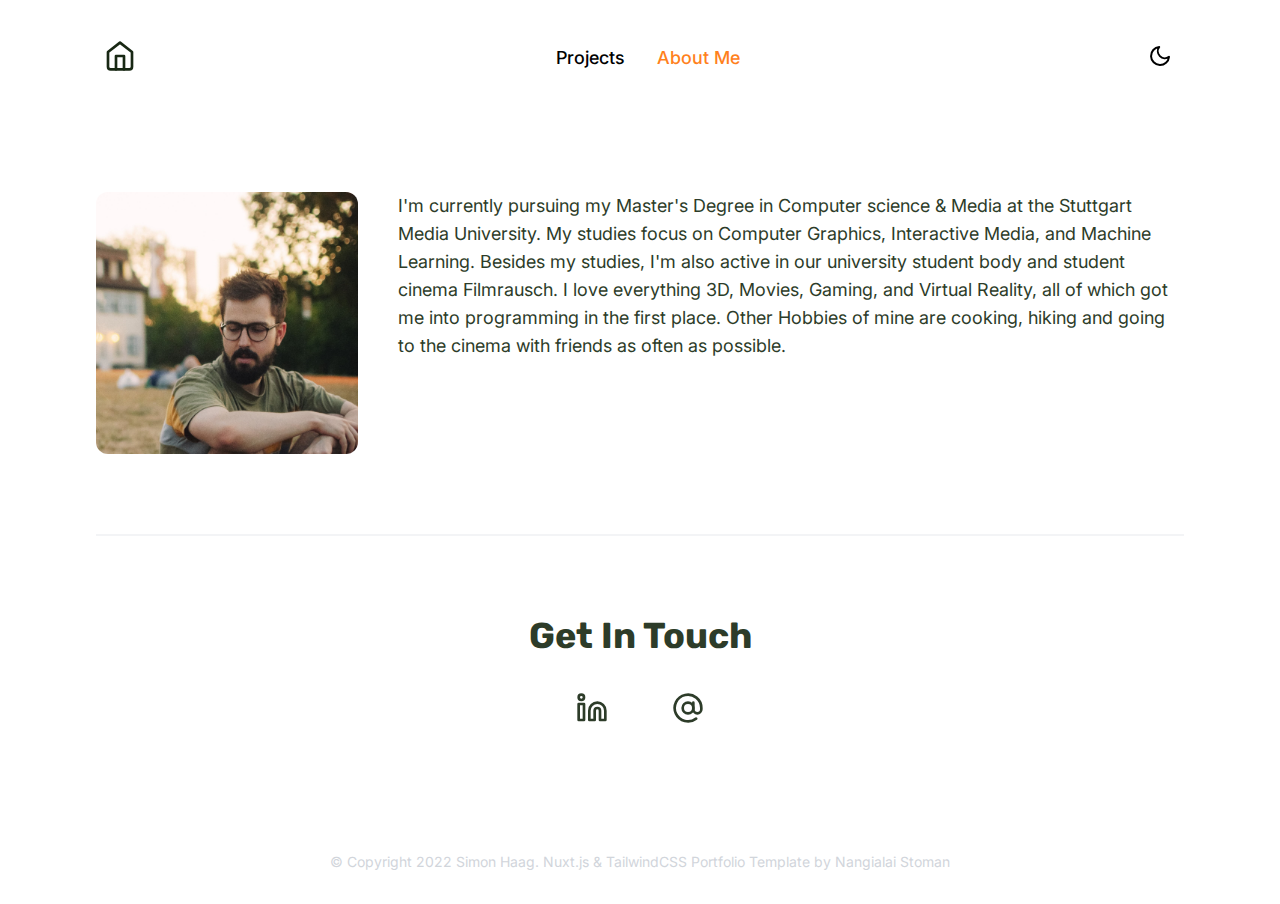
==== about/index.html @ a7adcf52 "Update Page" ====
<!doctype html>
<html data-n-head-ssr lang="en" data-n-head="%7B%22lang%22:%7B%22ssr%22:%22en%22%7D%7D">
  <head>
    <title>nuxtjs-tailwindcss-portfolio</title><meta data-n-head="ssr" charset="utf-8"><meta data-n-head="ssr" name="viewport" content="width=device-width,initial-scale=1"><meta data-n-head="ssr" data-hid="description" name="description" content=""><meta data-n-head="ssr" name="format-detection" content="telephone=no"><link data-n-head="ssr" rel="icon" type="image/x-icon" href="/favicon.png"><link data-n-head="ssr" rel="stylesheet" href="https://fonts.googleapis.com/css2?family=Inter:wght@400;600;700&family=Rubik:wght@300..900&display=swap"><link rel="preload" href="/_nuxt/2f467e0.js" as="script"><link rel="preload" href="/_nuxt/8eca3b3.js" as="script"><link rel="preload" href="/_nuxt/555068d.js" as="script"><link rel="preload" href="/_nuxt/e6dcb61.js" as="script"><link rel="preload" href="/_nuxt/8f288bf.js" as="script"><style data-vue-ssr-id="54b08540:0 a57b151a:0 1239d49d:0 5a6e7184:0 0b440fd6:0">/*! tailwindcss v2.2.19 | MIT License | https://tailwindcss.com*//*! modern-normalize v1.1.0 | MIT License | https://github.com/sindresorhus/modern-normalize */*,::after,::before{box-sizing:border-box}html{-moz-tab-size:4;-o-tab-size:4;tab-size:4}html{line-height:1.15;-webkit-text-size-adjust:100%}body{margin:0}body{font-family:system-ui,-apple-system,'Segoe UI',Roboto,Helvetica,Arial,sans-serif,'Apple Color Emoji','Segoe UI Emoji'}hr{height:0;color:inherit}abbr[title]{-webkit-text-decoration:underline dotted;text-decoration:underline dotted}b,strong{font-weight:bolder}code,kbd,pre,samp{font-family:ui-monospace,SFMono-Regular,Consolas,'Liberation Mono',Menlo,monospace;font-size:1em}small{font-size:80%}sub,sup{font-size:75%;line-height:0;position:relative;vertical-align:baseline}sub{bottom:-.25em}sup{top:-.5em}table{text-indent:0;border-color:inherit}button,input,optgroup,select,textarea{font-family:inherit;font-size:100%;line-height:1.15;margin:0}button,select{text-transform:none}[type=button],[type=submit],button{-webkit-appearance:button}legend{padding:0}progress{vertical-align:baseline}[type=search]{-webkit-appearance:textfield;outline-offset:-2px}summary{display:list-item}blockquote,dd,dl,figure,h1,h2,h3,h4,h5,h6,hr,p,pre{margin:0}button{background-color:transparent;background-image:none}fieldset{margin:0;padding:0}ol,ul{list-style:none;margin:0;padding:0}html{font-family:Inter,Sans-serif;line-height:1.5}body{font-family:inherit;line-height:inherit}*,::after,::before{box-sizing:border-box;border-width:0;border-style:solid;border-color:currentColor}hr{border-top-width:1px}img{border-style:solid}textarea{resize:vertical}input::-moz-placeholder,textarea::-moz-placeholder{opacity:1;color:#9ca3af}input:-ms-input-placeholder,textarea:-ms-input-placeholder{opacity:1;color:#9ca3af}input::placeholder,textarea::placeholder{opacity:1;color:#9ca3af}button{cursor:pointer}table{border-collapse:collapse}h1,h2,h3,h4,h5,h6{font-size:inherit;font-weight:inherit}a{color:inherit;text-decoration:inherit}button,input,optgroup,select,textarea{padding:0;line-height:inherit;color:inherit}code,kbd,pre,samp{font-family:ui-monospace,SFMono-Regular,Menlo,Monaco,Consolas,"Liberation Mono","Courier New",monospace}audio,canvas,embed,iframe,img,object,svg,video{display:block;vertical-align:middle}img,video{max-width:100%;height:auto}[hidden]{display:none}*,::after,::before{--tw-border-opacity:1;border-color:rgba(229,231,235,var(--tw-border-opacity))}[type=email],[type=search],[type=text],[type=time],[type=url],select,textarea{-webkit-appearance:none;-moz-appearance:none;appearance:none;background-color:#fff;border-color:#6b7280;border-width:1px;border-radius:0;padding-top:.5rem;padding-right:.75rem;padding-bottom:.5rem;padding-left:.75rem;font-size:1rem;line-height:1.5rem;--tw-shadow:0 0 #0000}[type=email]:focus,[type=search]:focus,[type=text]:focus,[type=time]:focus,[type=url]:focus,select:focus,textarea:focus{outline:2px solid transparent;outline-offset:2px;--tw-ring-inset:var(--tw-empty, );/*!*//*!*/--tw-ring-offset-width:0px;--tw-ring-offset-color:#fff;--tw-ring-color:#2563eb;--tw-ring-offset-shadow:var(--tw-ring-inset) 0 0 0 var(--tw-ring-offset-width) var(--tw-ring-offset-color);--tw-ring-shadow:var(--tw-ring-inset) 0 0 0 calc(1px + var(--tw-ring-offset-width)) var(--tw-ring-color);box-shadow:var(--tw-ring-offset-shadow),var(--tw-ring-shadow),var(--tw-shadow);border-color:#2563eb}input::-moz-placeholder,textarea::-moz-placeholder{color:#6b7280;opacity:1}input:-ms-input-placeholder,textarea:-ms-input-placeholder{color:#6b7280;opacity:1}input::placeholder,textarea::placeholder{color:#6b7280;opacity:1}select{background-image:url("data:image/svg+xml,%3csvg xmlns='http://www.w3.org/2000/svg' fill='none' viewBox='0 0 20 20'%3e%3cpath stroke='%236b7280' stroke-linecap='round' stroke-linejoin='round' stroke-width='1.5' d='M6 8l4 4 4-4'/%3e%3c/svg%3e");background-position:right .5rem center;background-repeat:no-repeat;background-size:1.5em 1.5em;padding-right:2.5rem;-webkit-print-color-adjust:exact;color-adjust:exact}.container{width:100%;padding-right:1rem;padding-left:1rem}@media (min-width:640px){.container{max-width:640px;padding-right:2rem;padding-left:2rem}}@media (min-width:768px){.container{max-width:768px}}@media (min-width:1024px){.container{max-width:1024px;padding-right:5rem;padding-left:5rem}}@media (min-width:1280px){.container{max-width:1280px;padding-right:6rem;padding-left:6rem}}@media (min-width:1536px){.container{max-width:1536px;padding-right:8rem;padding-left:8rem}}.static{position:static}.fixed{position:fixed}.absolute{position:absolute}.relative{position:relative}.inset-0{top:0;right:0;bottom:0;left:0}.-bottom-1{bottom:-.25rem}.left-0{left:0}.z-10{z-index:10}.z-20{z-index:20}.z-30{z-index:30}.m-0{margin:0}.m-4{margin:1rem}.mx-5{margin-left:1.25rem;margin-right:1.25rem}.mx-auto{margin-left:auto;margin-right:auto}.mt-1{margin-top:.25rem}.mt-2{margin-top:.5rem}.mt-5{margin-top:1.25rem}.mt-6{margin-top:1.5rem}.mt-7{margin-top:1.75rem}.mt-8{margin-top:2rem}.mt-10{margin-top:2.5rem}.mt-12{margin-top:3rem}.mt-14{margin-top:3.5rem}.mt-20{margin-top:5rem}.mr-4{margin-right:1rem}.mr-10{margin-right:2.5rem}.mb-2{margin-bottom:.5rem}.mb-3{margin-bottom:.75rem}.mb-4{margin-bottom:1rem}.mb-5{margin-bottom:1.25rem}.mb-6{margin-bottom:1.5rem}.mb-7{margin-bottom:1.75rem}.mb-8{margin-bottom:2rem}.mb-10{margin-bottom:2.5rem}.mb-12{margin-bottom:3rem}.mb-20{margin-bottom:5rem}.ml-2{margin-left:.5rem}.block{display:block}.flex{display:flex}.table{display:table}.grid{display:grid}.hidden{display:none}.h-1{height:.25rem}.h-4{height:1rem}.h-5{height:1.25rem}.h-6{height:1.5rem}.h-7{height:1.75rem}.h-8{height:2rem}.h-auto{height:auto}.h-full{height:100%}.max-h-screen{max-height:100vh}.w-0{width:0}.w-4{width:1rem}.w-5{width:1.25rem}.w-6{width:1.5rem}.w-7{width:1.75rem}.w-12{width:3rem}.w-64{width:16rem}.w-96{width:24rem}.w-1\/3{width:33.333333%}.w-2\/3{width:66.666667%}.w-6\/12{width:50%}.w-full{width:100%}.max-w-xs{max-width:20rem}.max-w-md{max-width:28rem}.max-w-xl{max-width:36rem}.max-w-screen-lg{max-width:1024px}.transform{--tw-translate-x:0;--tw-translate-y:0;--tw-rotate:0;--tw-skew-x:0;--tw-skew-y:0;--tw-scale-x:1;--tw-scale-y:1;transform:translateX(var(--tw-translate-x)) translateY(var(--tw-translate-y)) rotate(var(--tw-rotate)) skewX(var(--tw-skew-x)) skewY(var(--tw-skew-y)) scaleX(var(--tw-scale-x)) scaleY(var(--tw-scale-y))}@-webkit-keyframes spin{to{transform:rotate(360deg)}}@keyframes spin{to{transform:rotate(360deg)}}@-webkit-keyframes ping{100%,75%{transform:scale(2);opacity:0}}@keyframes ping{100%,75%{transform:scale(2);opacity:0}}@-webkit-keyframes pulse{50%{opacity:.5}}@keyframes pulse{50%{opacity:.5}}@-webkit-keyframes bounce{0%,100%{transform:translateY(-25%);-webkit-animation-timing-function:cubic-bezier(.8,0,1,1);animation-timing-function:cubic-bezier(.8,0,1,1)}50%{transform:none;-webkit-animation-timing-function:cubic-bezier(0,0,.2,1);animation-timing-function:cubic-bezier(0,0,.2,1)}}@keyframes bounce{0%,100%{transform:translateY(-25%);-webkit-animation-timing-function:cubic-bezier(.8,0,1,1);animation-timing-function:cubic-bezier(.8,0,1,1)}50%{transform:none;-webkit-animation-timing-function:cubic-bezier(0,0,.2,1);animation-timing-function:cubic-bezier(0,0,.2,1)}}.cursor-pointer{cursor:pointer}.grid-cols-1{grid-template-columns:repeat(1,minmax(0,1fr))}.grid-cols-2{grid-template-columns:repeat(2,minmax(0,1fr))}.flex-row{flex-direction:row}.flex-col{flex-direction:column}.items-center{align-items:center}.justify-end{justify-content:flex-end}.justify-center{justify-content:center}.justify-between{justify-content:space-between}.gap-0{gap:0}.gap-2{gap:.5rem}.gap-3{gap:.75rem}.gap-4{gap:1rem}.gap-10{gap:2.5rem}.overflow-y-hidden{overflow-y:hidden}.rounded-sm{border-radius:.125rem}.rounded-md{border-radius:.375rem}.rounded-lg{border-radius:.5rem}.rounded-xl{border-radius:.75rem}.rounded-2xl{border-radius:1rem}.rounded-t-sm{border-top-left-radius:.125rem;border-top-right-radius:.125rem}.border-0{border-width:0}.border{border-width:1px}.border-t-2{border-top-width:2px}.border-b{border-bottom-width:1px}.border-none{border-style:none}.border-gray-100{--tw-border-opacity:1;border-color:rgba(243,244,246,var(--tw-border-opacity))}.border-gray-200{--tw-border-opacity:1;border-color:rgba(229,231,235,var(--tw-border-opacity))}.border-primary-light{--tw-border-opacity:1;border-color:rgba(247,248,252,var(--tw-border-opacity))}.border-ternary-light{--tw-border-opacity:1;border-color:rgba(246,247,248,var(--tw-border-opacity))}.dark .dark\:border-secondary-dark{--tw-border-opacity:1;border-color:rgba(64,78,60,var(--tw-border-opacity))}.dark .dark\:border-ternary-dark{--tw-border-opacity:1;border-color:rgba(45,60,41,var(--tw-border-opacity))}.bg-black{--tw-bg-opacity:1;background-color:rgba(0,0,0,var(--tw-bg-opacity))}.bg-gray-300{--tw-bg-opacity:1;background-color:rgba(209,213,219,var(--tw-bg-opacity))}.bg-indigo-400{--tw-bg-opacity:1;background-color:rgba(129,140,248,var(--tw-bg-opacity))}.bg-indigo-500{--tw-bg-opacity:1;background-color:rgba(99,102,241,var(--tw-bg-opacity))}.bg-primary-light{--tw-bg-opacity:1;background-color:rgba(247,248,252,var(--tw-bg-opacity))}.bg-secondary-light{--tw-bg-opacity:1;background-color:rgba(255,255,255,var(--tw-bg-opacity))}.bg-ternary-light{--tw-bg-opacity:1;background-color:rgba(246,247,248,var(--tw-bg-opacity))}.bg-primary-oggy{--tw-bg-opacity:1;background-color:rgba(250,97,28,var(--tw-bg-opacity))}.bg-ligt-oggy{--tw-bg-opacity:1;background-color:rgba(255,129,28,var(--tw-bg-opacity))}.hover\:bg-indigo-500:hover{--tw-bg-opacity:1;background-color:rgba(99,102,241,var(--tw-bg-opacity))}.hover\:bg-indigo-600:hover{--tw-bg-opacity:1;background-color:rgba(79,70,229,var(--tw-bg-opacity))}.hover\:bg-primary-oggy:hover{--tw-bg-opacity:1;background-color:rgba(250,97,28,var(--tw-bg-opacity))}.dark .dark\:bg-ternary-light{--tw-bg-opacity:1;background-color:rgba(246,247,248,var(--tw-bg-opacity))}.dark .dark\:bg-primary-dark{--tw-bg-opacity:1;background-color:rgba(24,40,20,var(--tw-bg-opacity))}.dark .dark\:bg-secondary-dark{--tw-bg-opacity:1;background-color:rgba(64,78,60,var(--tw-bg-opacity))}.dark .dark\:bg-ternary-dark{--tw-bg-opacity:1;background-color:rgba(45,60,41,var(--tw-bg-opacity))}.bg-opacity-50{--tw-bg-opacity:0.5}.fill-current{fill:currentColor}.p-2{padding:.5rem}.p-4{padding:1rem}.p-5{padding:1.25rem}.p-6{padding:1.5rem}.p-2\.5{padding:.625rem}.px-2{padding-left:.5rem;padding-right:.5rem}.px-3{padding-left:.75rem;padding-right:.75rem}.px-4{padding-left:1rem;padding-right:1rem}.px-5{padding-left:1.25rem;padding-right:1.25rem}.px-6{padding-left:1.5rem;padding-right:1.5rem}.px-8{padding-left:2rem;padding-right:2rem}.px-10{padding-left:2.5rem;padding-right:2.5rem}.py-1{padding-top:.25rem;padding-bottom:.25rem}.py-2{padding-top:.5rem;padding-bottom:.5rem}.py-3{padding-top:.75rem;padding-bottom:.75rem}.py-4{padding-top:1rem;padding-bottom:1rem}.py-5{padding-top:1.25rem;padding-bottom:1.25rem}.py-6{padding-top:1.5rem;padding-bottom:1.5rem}.py-20{padding-top:5rem;padding-bottom:5rem}.py-1\.5{padding-top:.375rem;padding-bottom:.375rem}.py-2\.5{padding-top:.625rem;padding-bottom:.625rem}.pt-3{padding-top:.75rem}.pt-5{padding-top:1.25rem}.pt-10{padding-top:2.5rem}.pt-20{padding-top:5rem}.pr-1{padding-right:.25rem}.pr-2{padding-right:.5rem}.pr-3{padding-right:.75rem}.pb-3{padding-bottom:.75rem}.pb-4{padding-bottom:1rem}.pb-5{padding-bottom:1.25rem}.pb-8{padding-bottom:2rem}.pl-3{padding-left:.75rem}.pl-6{padding-left:1.5rem}.pl-8{padding-left:2rem}.text-left{text-align:left}.text-center{text-align:center}.text-right{text-align:right}.font-sans{font-family:Inter,Sans-serif}.font-display{font-family:Rubik}.text-sm{font-size:.875rem;line-height:1.25rem}.text-lg{font-size:1.125rem;line-height:1.75rem}.text-2xl{font-size:1.5rem;line-height:2rem}.text-3xl{font-size:1.875rem;line-height:2.25rem}.text-4xl{font-size:2.25rem;line-height:2.5rem}.font-normal{font-weight:400}.font-medium{font-weight:500}.font-semibold{font-weight:600}.font-bold{font-weight:700}.leading-none{line-height:1}.leading-tight{line-height:1.25}.leading-loose{line-height:2}.tracking-wide{letter-spacing:.025em}.tracking-wider{letter-spacing:.05em}.text-white{--tw-text-opacity:1;color:rgba(255,255,255,var(--tw-text-opacity))}.text-gray-300{--tw-text-opacity:1;color:rgba(209,213,219,var(--tw-text-opacity))}.text-gray-400{--tw-text-opacity:1;color:rgba(156,163,175,var(--tw-text-opacity))}.text-gray-500{--tw-text-opacity:1;color:rgba(107,114,128,var(--tw-text-opacity))}.text-primary-light{--tw-text-opacity:1;color:rgba(247,248,252,var(--tw-text-opacity))}.text-ternary-light{--tw-text-opacity:1;color:rgba(246,247,248,var(--tw-text-opacity))}.text-primary-dark{--tw-text-opacity:1;color:rgba(24,40,20,var(--tw-text-opacity))}.text-secondary-dark{--tw-text-opacity:1;color:rgba(64,78,60,var(--tw-text-opacity))}.text-ternary-dark{--tw-text-opacity:1;color:rgba(45,60,41,var(--tw-text-opacity))}.hover\:text-primary-dark:hover{--tw-text-opacity:1;color:rgba(24,40,20,var(--tw-text-opacity))}.hover\:text-primary-oggy:hover{--tw-text-opacity:1;color:rgba(250,97,28,var(--tw-text-opacity))}.hover\:text-ligt-oggy:hover{--tw-text-opacity:1;color:rgba(255,129,28,var(--tw-text-opacity))}.dark .dark\:text-gray-400{--tw-text-opacity:1;color:rgba(156,163,175,var(--tw-text-opacity))}.dark .dark\:text-primary-light{--tw-text-opacity:1;color:rgba(247,248,252,var(--tw-text-opacity))}.dark .dark\:text-secondary-light{--tw-text-opacity:1;color:rgba(255,255,255,var(--tw-text-opacity))}.dark .dark\:text-ternary-light{--tw-text-opacity:1;color:rgba(246,247,248,var(--tw-text-opacity))}.dark .dark\:hover\:text-primary-light:hover{--tw-text-opacity:1;color:rgba(247,248,252,var(--tw-text-opacity))}.dark .dark\:hover\:text-primary-oggy:hover{--tw-text-opacity:1;color:rgba(250,97,28,var(--tw-text-opacity))}.dark .dark\:hover\:text-ligt-oggy:hover{--tw-text-opacity:1;color:rgba(255,129,28,var(--tw-text-opacity))}.hover\:underline:hover{text-decoration:underline}*,::after,::before{--tw-shadow:0 0 #0000}.shadow-sm{--tw-shadow:0 1px 2px 0 rgba(0, 0, 0, 0.05);box-shadow:var(--tw-ring-offset-shadow,0 0 #0000),var(--tw-ring-shadow,0 0 #0000),var(--tw-shadow)}.shadow-lg{--tw-shadow:0 10px 15px -3px rgba(0, 0, 0, 0.1),0 4px 6px -2px rgba(0, 0, 0, 0.05);box-shadow:var(--tw-ring-offset-shadow,0 0 #0000),var(--tw-ring-shadow,0 0 #0000),var(--tw-shadow)}.shadow-xl{--tw-shadow:0 20px 25px -5px rgba(0, 0, 0, 0.1),0 10px 10px -5px rgba(0, 0, 0, 0.04);box-shadow:var(--tw-ring-offset-shadow,0 0 #0000),var(--tw-ring-shadow,0 0 #0000),var(--tw-shadow)}.hover\:shadow-xl:hover{--tw-shadow:0 20px 25px -5px rgba(0, 0, 0, 0.1),0 10px 10px -5px rgba(0, 0, 0, 0.04);box-shadow:var(--tw-ring-offset-shadow,0 0 #0000),var(--tw-ring-shadow,0 0 #0000),var(--tw-shadow)}.focus\:outline-none:focus{outline:2px solid transparent;outline-offset:2px}*,::after,::before{--tw-ring-inset:var(--tw-empty, );/*!*//*!*/--tw-ring-offset-width:0px;--tw-ring-offset-color:#fff;--tw-ring-color:rgba(59, 130, 246, 0.5);--tw-ring-offset-shadow:0 0 #0000;--tw-ring-shadow:0 0 #0000}.focus\:ring-1:focus{--tw-ring-offset-shadow:var(--tw-ring-inset) 0 0 0 var(--tw-ring-offset-width) var(--tw-ring-offset-color);--tw-ring-shadow:var(--tw-ring-inset) 0 0 0 calc(1px + var(--tw-ring-offset-width)) var(--tw-ring-color);box-shadow:var(--tw-ring-offset-shadow),var(--tw-ring-shadow),var(--tw-shadow,0 0 #0000)}.focus\:ring-indigo-900:focus{--tw-ring-opacity:1;--tw-ring-color:rgba(49, 46, 129, var(--tw-ring-opacity))}.focus\:ring-ternary-light:focus{--tw-ring-opacity:1;--tw-ring-color:rgba(246, 247, 248, var(--tw-ring-opacity))}.filter{--tw-blur:var(--tw-empty, );/*!*//*!*/--tw-brightness:var(--tw-empty, );/*!*//*!*/--tw-contrast:var(--tw-empty, );/*!*//*!*/--tw-grayscale:var(--tw-empty, );/*!*//*!*/--tw-hue-rotate:var(--tw-empty, );/*!*//*!*/--tw-invert:var(--tw-empty, );/*!*//*!*/--tw-saturate:var(--tw-empty, );/*!*//*!*/--tw-sepia:var(--tw-empty, );/*!*//*!*/--tw-drop-shadow:var(--tw-empty, );/*!*//*!*/filter:var(--tw-blur) var(--tw-brightness) var(--tw-contrast) var(--tw-grayscale) var(--tw-hue-rotate) var(--tw-invert) var(--tw-saturate) var(--tw-sepia) var(--tw-drop-shadow)}.transition-all{transition-property:all;transition-timing-function:cubic-bezier(.4,0,.2,1);transition-duration:150ms}.transition{transition-property:background-color,border-color,color,fill,stroke,opacity,box-shadow,transform,filter,-webkit-backdrop-filter;transition-property:background-color,border-color,color,fill,stroke,opacity,box-shadow,transform,filter,backdrop-filter;transition-property:background-color,border-color,color,fill,stroke,opacity,box-shadow,transform,filter,backdrop-filter,-webkit-backdrop-filter;transition-timing-function:cubic-bezier(.4,0,.2,1);transition-duration:150ms}@media (min-width:640px){.sm\:container{width:100%;padding-right:1rem;padding-left:1rem}@media (min-width:640px){.sm\:container{max-width:640px;padding-right:2rem;padding-left:2rem}}@media (min-width:768px){.sm\:container{max-width:768px}}@media (min-width:1024px){.sm\:container{max-width:1024px;padding-right:5rem;padding-left:5rem}}@media (min-width:1280px){.sm\:container{max-width:1280px;padding-right:6rem;padding-left:6rem}}@media (min-width:1536px){.sm\:container{max-width:1536px;padding-right:8rem;padding-left:8rem}}.sm\:mx-4{margin-left:1rem;margin-right:1rem}.sm\:mx-auto{margin-left:auto;margin-right:auto}.sm\:mt-0{margin-top:0}.sm\:mt-2{margin-top:.5rem}.sm\:mt-3{margin-top:.75rem}.sm\:mt-16{margin-top:4rem}.sm\:mt-20{margin-top:5rem}.sm\:mb-0{margin-bottom:0}.sm\:mb-28{margin-bottom:7rem}.sm\:ml-0{margin-left:0}.sm\:ml-4{margin-left:1rem}.sm\:block{display:block}.sm\:flex{display:flex}.sm\:hidden{display:none}.sm\:h-8{height:2rem}.sm\:w-8{width:2rem}.sm\:w-1\/2{width:50%}.sm\:w-1\/3{width:33.333333%}.sm\:w-2\/3{width:66.666667%}.sm\:w-1\/4{width:25%}.sm\:w-3\/4{width:75%}.sm\:w-full{width:100%}.sm\:grid-cols-3{grid-template-columns:repeat(3,minmax(0,1fr))}.sm\:grid-cols-4{grid-template-columns:repeat(4,minmax(0,1fr))}.sm\:flex-row{flex-direction:row}.sm\:items-center{align-items:center}.sm\:justify-between{justify-content:space-between}.sm\:gap-8{gap:2rem}.sm\:gap-10{gap:2.5rem}.sm\:rounded-lg{border-radius:.5rem}.sm\:border-t-0{border-top-width:0}.sm\:p-0{padding:0}.sm\:p-4{padding:1rem}.sm\:p-10{padding:2.5rem}.sm\:px-0{padding-left:0;padding-right:0}.sm\:px-3{padding-left:.75rem;padding-right:.75rem}.sm\:px-4{padding-left:1rem;padding-right:1rem}.sm\:px-6{padding-left:1.5rem;padding-right:1.5rem}.sm\:py-2{padding-top:.5rem;padding-bottom:.5rem}.sm\:py-3{padding-top:.75rem;padding-bottom:.75rem}.sm\:py-10{padding-top:2.5rem;padding-bottom:2.5rem}.sm\:py-2\.5{padding-top:.625rem;padding-bottom:.625rem}.sm\:pt-2{padding-top:.5rem}.sm\:pt-24{padding-top:6rem}.sm\:pb-1{padding-bottom:.25rem}.sm\:text-lg{font-size:1.125rem;line-height:1.75rem}.sm\:text-xl{font-size:1.25rem;line-height:1.75rem}.sm\:text-4xl{font-size:2.25rem;line-height:2.5rem}.sm\:text-5xl{font-size:3rem;line-height:1}.sm\:font-medium{font-weight:500}.sm\:font-bold{font-weight:700}.sm\:shadow-none{--tw-shadow:0 0 #0000;box-shadow:var(--tw-ring-offset-shadow,0 0 #0000),var(--tw-ring-shadow,0 0 #0000),var(--tw-shadow)}}@media (min-width:768px){.md\:max-w-xl{max-width:36rem}.md\:flex-row{flex-direction:row}.md\:text-2xl{font-size:1.5rem;line-height:2rem}}@media (min-width:1024px){.lg\:max-w-xl{max-width:36rem}}@media (min-width:1280px){.xl\:max-w-xl{max-width:36rem}.xl\:max-w-screen-xl{max-width:1280px}}.nuxt-progress{position:fixed;top:0;left:0;right:0;height:2px;width:0;opacity:1;transition:width .1s,opacity .4s;background-color:#000;z-index:999999}.nuxt-progress.nuxt-progress-notransition{transition:none}.nuxt-progress-failed{background-color:red}.vue-back-to-top{--tw-bg-opacity:1;background-color:rgba(99,102,241,var(--tw-bg-opacity))}.vue-back-to-top:hover{--tw-bg-opacity:1;background-color:rgba(79,70,229,var(--tw-bg-opacity))}.vue-back-to-top{padding:.5rem;--tw-text-opacity:1;color:rgba(255,255,255,var(--tw-text-opacity))}@media (min-width:640px){.vue-back-to-top{padding:1rem}}.vue-back-to-top{border-radius:50%;font-size:22px;line-height:22px}.fade-enter-active{-webkit-animation:coming .4s;animation:coming .4s;-webkit-animation-delay:.2s;animation-delay:.2s;opacity:0}.fade-leave-active{-webkit-animation:going .4s;animation:going .4s}@-webkit-keyframes going{0%{transform:translateX(0)}to{transform:translateX(-10px);opacity:0}}@keyframes going{0%{transform:translateX(0)}to{transform:translateX(-10px);opacity:0}}@-webkit-keyframes coming{0%{transform:translateX(-10px);opacity:0}to{transform:translateX(0);opacity:1}}@keyframes coming{0%{transform:translateX(-10px);opacity:0}to{transform:translateX(0);opacity:1}}#nav .nuxt-link-active,#nav .nuxt-link-exact-active{--tw-text-opacity:1;color:rgba(255,129,28,var(--tw-text-opacity))}#nav .nuxt-link-active,#nav .nuxt-link-exact-active{font-weight:500}.modal-body{max-height:500px}.bg-gray-800-opacity{background-color:rgba(45,55,72,.3137254901960784)}@media screen and (max-width:768px){.modal-body{max-height:400px}}.fade-up-down-enter-active,.fade-up-down-leave-active{transition:all .3s ease}.fade-up-down-enter,.fade-up-down-leave-to{transform:translateY(10%);opacity:0}.fade-enter-active{-webkit-transition:opacity 2s}.fade-enter-active,.fade-leave-active{transition:opacity .3s}.fade-enter,.fade-leave-to{opacity:0}</style><link rel="preload" href="/_nuxt/static/1641469098/about/state.js" as="script"><link rel="preload" href="/_nuxt/static/1641469098/about/payload.js" as="script"><link rel="preload" href="/_nuxt/static/1641469098/manifest.js" as="script">
  </head>
  <body>
    <script data-n-head="ssr" data-hid="nuxt-color-mode-script" data-pbody="true">!function(){"use strict";var t=window,e=document,s=e.documentElement,a=["dark","light"],o=window.localStorage.getItem("nuxt-color-mode")||"system",c="system"===o?n():o,e=e.body.getAttribute("data-color-mode-forced");function r(e){e=""+e;s.classList?s.classList.add(e):s.className+=" "+e}function l(e){return t.matchMedia("(prefers-color-scheme"+e+")")}function n(){if(t.matchMedia&&"not all"!==l("").media)for(var e of a)if(l(":"+e).matches)return e;return"light"}r(c=e?e:c),t.__NUXT_COLOR_MODE__={preference:o,value:c,getColorScheme:n,addClass:r,removeClass:function(e){e=""+e;s.classList?s.classList.remove(e):s.className=s.className.replace(new RegExp(e,"g"),"")}}}()</script><div data-server-rendered="true" id="__nuxt"><!----><div id="__layout"><div class="bg-secondary-light dark:bg-primary-dark"><nav id="nav" class="sm:container sm:mx-auto"><div class="z-10 max-w-screen-lg xl:max-w-screen-xl block sm:flex sm:justify-between sm:items-center py-6"><div class="flex justify-between items-center px-6 sm:px-0"><div class="px-2"><a href="/" class="nuxt-link-active"><i data-feather="home" class="dark:text-ternary-light text-primary-dark hover:text-primary-oggy dark:hover:text-primary-oggy sm:w-8 h-8 sm:h-8"></i></a></div> <button class="sm:hidden px-2 py-1.5 sm:px-3 sm:py-2 cursor-pointer"><i class="text-liText-ternary-dark hover:text-primary-oggy dark:text-liText-ternary-light dark:hover:text-liBorder-primary-light w-5"><svg xmlns="http://www.w3.org/2000/svg" width="24" height="24" viewBox="0 0 24 24" fill="none" stroke="currentColor" stroke-width="2" stroke-linecap="round" stroke-linejoin="round" class="feather feather-moon"><path d="M21 12.79A9 9 0 1 1 11.21 3 7 7 0 0 0 21 12.79z"></path></svg></i></button> <div class="sm:hidden"><button type="buttom" aria-label="Humberger Menu" class="focus:outline-none px-2"><svg xmlns="http://www.w3.org/2000/svg" viewBox="0 0 24 24" class="h-7 w-7 mt-1 fill-current text-secondary-dark dark:text-ternary-light"><!----> <path fill-rule="evenodd" d="M4 5h16a1 1 0 0 1 0 2H4a1 1 0 1 1 0-2zm0 6h16a1 1 0 0 1 0 2H4a1 1 0 0 1 0-2zm0 6h16a1 1 0 0 1 0 2H4a1 1 0 0 1 0-2z"></path></svg></button></div></div> <div class="m-0 sm:ml-4 mt-5 sm:mt-3 sm:flex p-5 sm:p-0 justify-center items-center shadow-lg sm:shadow-none hidden"><a href="/projects" aria-label="Projects" class="block text-left text-lg font-medium text-ternary-dark-dark dark:text-ternary-light hover:text-primary-oggy dark:hover:text-primary-oggy sm:mx-4 mb-2 sm:py-2">Projects</a> <a href="/about" aria-current="page" aria-label="About Me" class="block text-left text-lg font-medium text-ternary-dark-dark dark:text-ternary-light hover:text-primary-oggy dark:hover:text-primary-oggy sm:mx-4 mb-2 sm:py-2 border-t-2 pt-3 sm:pt-2 sm:border-t-0 border-primary-light dark:border-secondary-dark nuxt-link-exact-active nuxt-link-active">About Me</a></div> <div class="hidden sm:flex justify-between items-center flex-col md:flex-row"><button class="px-3 py-2 cursor-pointer"><i class="text-liText-ternary-dark hover:text-primary-oggy dark:text-liText-ternary-light dark:hover:text-liBorder-primary-light w-5"><svg xmlns="http://www.w3.org/2000/svg" width="24" height="24" viewBox="0 0 24 24" fill="none" stroke="currentColor" stroke-width="2" stroke-linecap="round" stroke-linejoin="round" class="feather feather-moon"><path d="M21 12.79A9 9 0 1 1 11.21 3 7 7 0 0 0 21 12.79z"></path></svg></i></button></div></div> <div aria-modal="Hire Me Modal" class="fixed inset-0 z-30" style="display:none"><div class="bg-filter bg-black bg-opacity-50 fixed inset-0 w-full h-full z-20" style="display:none"></div> <main class="flex flex-col items-center justify-center h-full w-full"><div class="modal-wrapper flex items-center z-30" style="display:none"><div class="modal max-w-md mx-5 xl:max-w-xl lg:max-w-xl md:max-w-xl bg-secondary-light dark:bg-primary-dark max-h-screen shadow-lg flex-row rounded-xl relative"><div class="modal-header flex justify-between gap-10 pt-5 pr-3 pb-5 pl-8 border-b border-ternary-light dark:border-ternary-dark"><h5 class="text-primary-dark dark:text-primary-light text-lg md:text-2xl">
                What project are you looking for?
              </h5> <button class="pr-2 font-bold text-primary-dark dark:text-primary-light"><i data-feather="x" class="w-12"></i></button></div> <div class="modal-body p-5 w-full h-full"><form class="max-w-xl m-4 text-left"><div><input id="name" name="name" required placeholder="Name" aria-label="Name" class="w-full px-5 py-2 border-1 border-gray-200 dark:border-secondary-dark rounded-lg text-md dark:font-medium bg-secondary-light dark:bg-ternary-dark text-primary-dark dark:text-ternary-light"></div> <div class="mt-6"><input id="email" name="email" required placeholder="Email" aria-label="Email" class="w-full px-5 py-2 border-1 border-gray-200 dark:border-secondary-dark rounded-lg text-md dark:font-medium bg-secondary-light dark:bg-ternary-dark text-primary-dark dark:text-ternary-light"></div> <div class="mt-6"><select id="subject" name="subject" type="text" required aria-label="Project Category" class="w-full px-5 py-2 border-1 border-gray-200 dark:border-secondary-dark rounded-lg text-md dark:font-medium bg-secondary-light dark:bg-ternary-dark text-primary-dark dark:text-ternary-light"><option value="web">
                      Web Application
                    </option><option value="mobile">
                      Mobile Applicaiton
                    </option><option value="ui-ux">
                      UI/UX Design
                    </option><option value="branding">
                      Branding
                    </option></select></div> <div class="mt-6"><textarea id="message" name="message" cols="14" rows="6" aria-label="Details" placeholder="Project description" class="w-full px-5 py-2 border-1 border-gray-200 dark:border-secondary-dark rounded-lg text-md dark:font-medium bg-secondary-light dark:bg-ternary-dark text-primary-dark dark:text-ternary-light"></textarea></div> <div class="mt-6 pb-4 sm:pb-1"><button type="submit" aria-label="Submit Request" class="px-4 sm:px-6 py-2 sm:py-2.5 text-white font-normal sm:font-medium bg-indigo-500 hover:bg-indigo-600 rounded-md sm:rounded-lg focus:ring-1 focus:ring-indigo-900">
                    Send Request
                  </button></div></form></div> <div class="modal-footer mt-2 sm:mt-0 py-5 px-8 border0-t text-right"><button aria-label="Close Modal" class="px-4 sm:px-6 py-2 bg-indigo-400 hover:bg-indigo-500 rounded-md sm:rounded-lg font-normal sm:font-bold text-primary-light focus:ring-1 focus:ring-indigo-900">
                Close
              </button></div></div></div></main></div></nav> <div data-v-90fe7c56><div class="block sm:flex sm:gap-10 mt-10 sm:mt-20 container mx-auto" data-v-90fe7c56><div class="w-full sm:w-1/4 mb-7 sm:mb-0"><img src="/_nuxt/img/me.cab6fb3.jpg" alt class="rounded-xl w-96"></div> <div class="w-full sm:w-3/4 text-left"><p class="mb-4 text-ternary-dark dark:text-ternary-light text-lg">
      I'm currently pursuing my Master's Degree in Computer science & Media at the Stuttgart Media University. My studies focus on Computer Graphics, Interactive Media, and Machine Learning. Besides my studies, I'm also active in our university student body and student cinema Filmrausch. I love everything 3D, Movies, Gaming, and Virtual Reality, all of which got me into programming in the first place. Other Hobbies of mine are cooking, hiking and going to the cinema with friends as often as possible.
    </p></div></div></div> <div class="container mx-auto" data-v-2b348591><div class="innercontent pt-20 sm:pt-30 pb-8 mt-20 border-t-2 border-gray-100 dark:border-secondary-dark" data-v-2b348591><div class="flex flex-col justify-center items-center mb-12 sm:mb-28" data-v-2b348591><p class="text-3xl sm:text-4xl font-display font-bold text-ternary-dark dark:text-primary-light mb-5" data-v-2b348591>
        Get In Touch
      </p> <ul class="flex gap-4 sm:gap-8" data-v-2b348591><a href="https://www.linkedin.com/in/simonhaag2094/" target="__blank" class="text-ternary-dark dark:text-ternary-light hover:text-primary-oggy dark:hover:text-primary-oggy cursor-pointer rounded-lg p-4" data-v-2b348591><i data-feather="linkedin" class="w-6 sm:w-8 h-6 sm:h-8" data-v-2b348591></i></a><a href="mailto:simon.haag@pm.me" target="__blank" class="text-ternary-dark dark:text-ternary-light hover:text-primary-oggy dark:hover:text-primary-oggy cursor-pointer rounded-lg p-4" data-v-2b348591><i data-feather="at-sign" class="w-6 sm:w-8 h-6 sm:h-8" data-v-2b348591></i></a></ul></div> <div class="flex justify-center items-center text-center" data-v-2b348591><div class="text-sm text-gray-300 dark:text-ternary-light" data-v-2b348591>
        © Copyright 2022 Simon Haag.
        <a href="https://github.com/NangialaiStoman/nuxtjs-tailwindcss-portfolio" target="__blank" class="dark:text-secondary-light hover:text-ligt-oggy dark:hover:text-ligt-oggy" data-v-2b348591>Nuxt.js & TailwindCSS Portfolio Template by Nangialai Stoman</a></div></div></div></div></div></div></div><script defer src="/_nuxt/static/1641469098/about/state.js"></script><script src="/_nuxt/2f467e0.js" defer></script><script src="/_nuxt/8f288bf.js" defer></script><script src="/_nuxt/8eca3b3.js" defer></script><script src="/_nuxt/555068d.js" defer></script><script src="/_nuxt/e6dcb61.js" defer></script>
  </body>
</html>
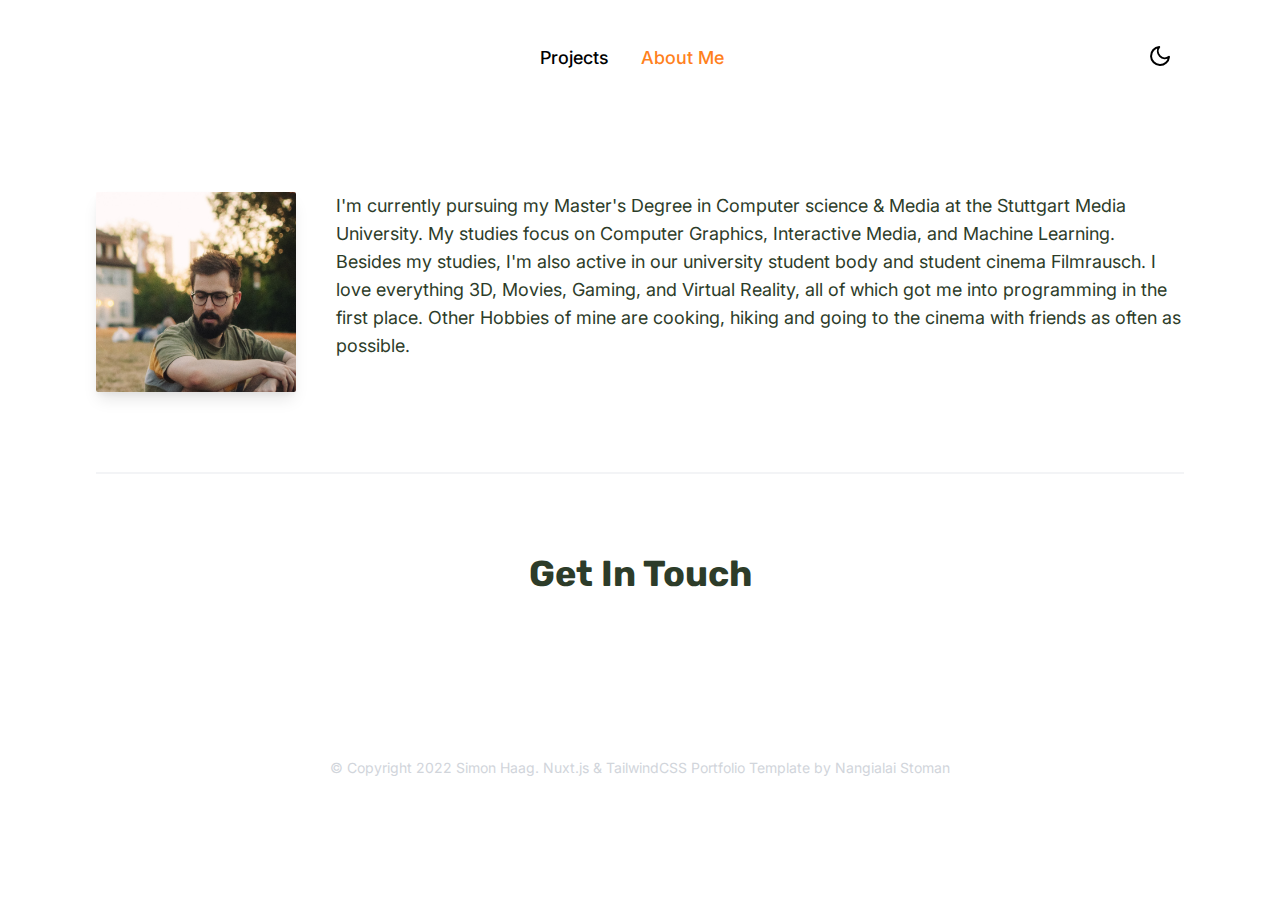
==== commit d697e96f: "Fix Style" ====
--- a/about/index.html
+++ b/about/index.html
@@ -1,29 +1,15 @@
 <!doctype html>
 <html data-n-head-ssr lang="en" data-n-head="%7B%22lang%22:%7B%22ssr%22:%22en%22%7D%7D">
   <head>
-    <title>nuxtjs-tailwindcss-portfolio</title><meta data-n-head="ssr" charset="utf-8"><meta data-n-head="ssr" name="viewport" content="width=device-width,initial-scale=1"><meta data-n-head="ssr" data-hid="description" name="description" content=""><meta data-n-head="ssr" name="format-detection" content="telephone=no"><link data-n-head="ssr" rel="icon" type="image/x-icon" href="/favicon.png"><link data-n-head="ssr" rel="stylesheet" href="https://fonts.googleapis.com/css2?family=Inter:wght@400;600;700&family=Rubik:wght@300..900&display=swap"><link rel="preload" href="/_nuxt/2f467e0.js" as="script"><link rel="preload" href="/_nuxt/8eca3b3.js" as="script"><link rel="preload" href="/_nuxt/555068d.js" as="script"><link rel="preload" href="/_nuxt/e6dcb61.js" as="script"><link rel="preload" href="/_nuxt/8f288bf.js" as="script"><style data-vue-ssr-id="54b08540:0 a57b151a:0 1239d49d:0 5a6e7184:0 0b440fd6:0">/*! tailwindcss v2.2.19 | MIT License | https://tailwindcss.com*//*! modern-normalize v1.1.0 | MIT License | https://github.com/sindresorhus/modern-normalize */*,::after,::before{box-sizing:border-box}html{-moz-tab-size:4;-o-tab-size:4;tab-size:4}html{line-height:1.15;-webkit-text-size-adjust:100%}body{margin:0}body{font-family:system-ui,-apple-system,'Segoe UI',Roboto,Helvetica,Arial,sans-serif,'Apple Color Emoji','Segoe UI Emoji'}hr{height:0;color:inherit}abbr[title]{-webkit-text-decoration:underline dotted;text-decoration:underline dotted}b,strong{font-weight:bolder}code,kbd,pre,samp{font-family:ui-monospace,SFMono-Regular,Consolas,'Liberation Mono',Menlo,monospace;font-size:1em}small{font-size:80%}sub,sup{font-size:75%;line-height:0;position:relative;vertical-align:baseline}sub{bottom:-.25em}sup{top:-.5em}table{text-indent:0;border-color:inherit}button,input,optgroup,select,textarea{font-family:inherit;font-size:100%;line-height:1.15;margin:0}button,select{text-transform:none}[type=button],[type=submit],button{-webkit-appearance:button}legend{padding:0}progress{vertical-align:baseline}[type=search]{-webkit-appearance:textfield;outline-offset:-2px}summary{display:list-item}blockquote,dd,dl,figure,h1,h2,h3,h4,h5,h6,hr,p,pre{margin:0}button{background-color:transparent;background-image:none}fieldset{margin:0;padding:0}ol,ul{list-style:none;margin:0;padding:0}html{font-family:Inter,Sans-serif;line-height:1.5}body{font-family:inherit;line-height:inherit}*,::after,::before{box-sizing:border-box;border-width:0;border-style:solid;border-color:currentColor}hr{border-top-width:1px}img{border-style:solid}textarea{resize:vertical}input::-moz-placeholder,textarea::-moz-placeholder{opacity:1;color:#9ca3af}input:-ms-input-placeholder,textarea:-ms-input-placeholder{opacity:1;color:#9ca3af}input::placeholder,textarea::placeholder{opacity:1;color:#9ca3af}button{cursor:pointer}table{border-collapse:collapse}h1,h2,h3,h4,h5,h6{font-size:inherit;font-weight:inherit}a{color:inherit;text-decoration:inherit}button,input,optgroup,select,textarea{padding:0;line-height:inherit;color:inherit}code,kbd,pre,samp{font-family:ui-monospace,SFMono-Regular,Menlo,Monaco,Consolas,"Liberation Mono","Courier New",monospace}audio,canvas,embed,iframe,img,object,svg,video{display:block;vertical-align:middle}img,video{max-width:100%;height:auto}[hidden]{display:none}*,::after,::before{--tw-border-opacity:1;border-color:rgba(229,231,235,var(--tw-border-opacity))}[type=email],[type=search],[type=text],[type=time],[type=url],select,textarea{-webkit-appearance:none;-moz-appearance:none;appearance:none;background-color:#fff;border-color:#6b7280;border-width:1px;border-radius:0;padding-top:.5rem;padding-right:.75rem;padding-bottom:.5rem;padding-left:.75rem;font-size:1rem;line-height:1.5rem;--tw-shadow:0 0 #0000}[type=email]:focus,[type=search]:focus,[type=text]:focus,[type=time]:focus,[type=url]:focus,select:focus,textarea:focus{outline:2px solid transparent;outline-offset:2px;--tw-ring-inset:var(--tw-empty, );/*!*//*!*/--tw-ring-offset-width:0px;--tw-ring-offset-color:#fff;--tw-ring-color:#2563eb;--tw-ring-offset-shadow:var(--tw-ring-inset) 0 0 0 var(--tw-ring-offset-width) var(--tw-ring-offset-color);--tw-ring-shadow:var(--tw-ring-inset) 0 0 0 calc(1px + var(--tw-ring-offset-width)) var(--tw-ring-color);box-shadow:var(--tw-ring-offset-shadow),var(--tw-ring-shadow),var(--tw-shadow);border-color:#2563eb}input::-moz-placeholder,textarea::-moz-placeholder{color:#6b7280;opacity:1}input:-ms-input-placeholder,textarea:-ms-input-placeholder{color:#6b7280;opacity:1}input::placeholder,textarea::placeholder{color:#6b7280;opacity:1}select{background-image:url("data:image/svg+xml,%3csvg xmlns='http://www.w3.org/2000/svg' fill='none' viewBox='0 0 20 20'%3e%3cpath stroke='%236b7280' stroke-linecap='round' stroke-linejoin='round' stroke-width='1.5' d='M6 8l4 4 4-4'/%3e%3c/svg%3e");background-position:right .5rem center;background-repeat:no-repeat;background-size:1.5em 1.5em;padding-right:2.5rem;-webkit-print-color-adjust:exact;color-adjust:exact}.container{width:100%;padding-right:1rem;padding-left:1rem}@media (min-width:640px){.container{max-width:640px;padding-right:2rem;padding-left:2rem}}@media (min-width:768px){.container{max-width:768px}}@media (min-width:1024px){.container{max-width:1024px;padding-right:5rem;padding-left:5rem}}@media (min-width:1280px){.container{max-width:1280px;padding-right:6rem;padding-left:6rem}}@media (min-width:1536px){.container{max-width:1536px;padding-right:8rem;padding-left:8rem}}.static{position:static}.fixed{position:fixed}.absolute{position:absolute}.relative{position:relative}.inset-0{top:0;right:0;bottom:0;left:0}.-bottom-1{bottom:-.25rem}.left-0{left:0}.z-10{z-index:10}.z-20{z-index:20}.z-30{z-index:30}.m-0{margin:0}.m-4{margin:1rem}.mx-5{margin-left:1.25rem;margin-right:1.25rem}.mx-auto{margin-left:auto;margin-right:auto}.mt-1{margin-top:.25rem}.mt-2{margin-top:.5rem}.mt-5{margin-top:1.25rem}.mt-6{margin-top:1.5rem}.mt-7{margin-top:1.75rem}.mt-8{margin-top:2rem}.mt-10{margin-top:2.5rem}.mt-12{margin-top:3rem}.mt-14{margin-top:3.5rem}.mt-20{margin-top:5rem}.mr-4{margin-right:1rem}.mr-10{margin-right:2.5rem}.mb-2{margin-bottom:.5rem}.mb-3{margin-bottom:.75rem}.mb-4{margin-bottom:1rem}.mb-5{margin-bottom:1.25rem}.mb-6{margin-bottom:1.5rem}.mb-7{margin-bottom:1.75rem}.mb-8{margin-bottom:2rem}.mb-10{margin-bottom:2.5rem}.mb-12{margin-bottom:3rem}.mb-20{margin-bottom:5rem}.ml-2{margin-left:.5rem}.block{display:block}.flex{display:flex}.table{display:table}.grid{display:grid}.hidden{display:none}.h-1{height:.25rem}.h-4{height:1rem}.h-5{height:1.25rem}.h-6{height:1.5rem}.h-7{height:1.75rem}.h-8{height:2rem}.h-auto{height:auto}.h-full{height:100%}.max-h-screen{max-height:100vh}.w-0{width:0}.w-4{width:1rem}.w-5{width:1.25rem}.w-6{width:1.5rem}.w-7{width:1.75rem}.w-12{width:3rem}.w-64{width:16rem}.w-96{width:24rem}.w-1\/3{width:33.333333%}.w-2\/3{width:66.666667%}.w-6\/12{width:50%}.w-full{width:100%}.max-w-xs{max-width:20rem}.max-w-md{max-width:28rem}.max-w-xl{max-width:36rem}.max-w-screen-lg{max-width:1024px}.transform{--tw-translate-x:0;--tw-translate-y:0;--tw-rotate:0;--tw-skew-x:0;--tw-skew-y:0;--tw-scale-x:1;--tw-scale-y:1;transform:translateX(var(--tw-translate-x)) translateY(var(--tw-translate-y)) rotate(var(--tw-rotate)) skewX(var(--tw-skew-x)) skewY(var(--tw-skew-y)) scaleX(var(--tw-scale-x)) scaleY(var(--tw-scale-y))}@-webkit-keyframes spin{to{transform:rotate(360deg)}}@keyframes spin{to{transform:rotate(360deg)}}@-webkit-keyframes ping{100%,75%{transform:scale(2);opacity:0}}@keyframes ping{100%,75%{transform:scale(2);opacity:0}}@-webkit-keyframes pulse{50%{opacity:.5}}@keyframes pulse{50%{opacity:.5}}@-webkit-keyframes bounce{0%,100%{transform:translateY(-25%);-webkit-animation-timing-function:cubic-bezier(.8,0,1,1);animation-timing-function:cubic-bezier(.8,0,1,1)}50%{transform:none;-webkit-animation-timing-function:cubic-bezier(0,0,.2,1);animation-timing-function:cubic-bezier(0,0,.2,1)}}@keyframes bounce{0%,100%{transform:translateY(-25%);-webkit-animation-timing-function:cubic-bezier(.8,0,1,1);animation-timing-function:cubic-bezier(.8,0,1,1)}50%{transform:none;-webkit-animation-timing-function:cubic-bezier(0,0,.2,1);animation-timing-function:cubic-bezier(0,0,.2,1)}}.cursor-pointer{cursor:pointer}.grid-cols-1{grid-template-columns:repeat(1,minmax(0,1fr))}.grid-cols-2{grid-template-columns:repeat(2,minmax(0,1fr))}.flex-row{flex-direction:row}.flex-col{flex-direction:column}.items-center{align-items:center}.justify-end{justify-content:flex-end}.justify-center{justify-content:center}.justify-between{justify-content:space-between}.gap-0{gap:0}.gap-2{gap:.5rem}.gap-3{gap:.75rem}.gap-4{gap:1rem}.gap-10{gap:2.5rem}.overflow-y-hidden{overflow-y:hidden}.rounded-sm{border-radius:.125rem}.rounded-md{border-radius:.375rem}.rounded-lg{border-radius:.5rem}.rounded-xl{border-radius:.75rem}.rounded-2xl{border-radius:1rem}.rounded-t-sm{border-top-left-radius:.125rem;border-top-right-radius:.125rem}.border-0{border-width:0}.border{border-width:1px}.border-t-2{border-top-width:2px}.border-b{border-bottom-width:1px}.border-none{border-style:none}.border-gray-100{--tw-border-opacity:1;border-color:rgba(243,244,246,var(--tw-border-opacity))}.border-gray-200{--tw-border-opacity:1;border-color:rgba(229,231,235,var(--tw-border-opacity))}.border-primary-light{--tw-border-opacity:1;border-color:rgba(247,248,252,var(--tw-border-opacity))}.border-ternary-light{--tw-border-opacity:1;border-color:rgba(246,247,248,var(--tw-border-opacity))}.dark .dark\:border-secondary-dark{--tw-border-opacity:1;border-color:rgba(64,78,60,var(--tw-border-opacity))}.dark .dark\:border-ternary-dark{--tw-border-opacity:1;border-color:rgba(45,60,41,var(--tw-border-opacity))}.bg-black{--tw-bg-opacity:1;background-color:rgba(0,0,0,var(--tw-bg-opacity))}.bg-gray-300{--tw-bg-opacity:1;background-color:rgba(209,213,219,var(--tw-bg-opacity))}.bg-indigo-400{--tw-bg-opacity:1;background-color:rgba(129,140,248,var(--tw-bg-opacity))}.bg-indigo-500{--tw-bg-opacity:1;background-color:rgba(99,102,241,var(--tw-bg-opacity))}.bg-primary-light{--tw-bg-opacity:1;background-color:rgba(247,248,252,var(--tw-bg-opacity))}.bg-secondary-light{--tw-bg-opacity:1;background-color:rgba(255,255,255,var(--tw-bg-opacity))}.bg-ternary-light{--tw-bg-opacity:1;background-color:rgba(246,247,248,var(--tw-bg-opacity))}.bg-primary-oggy{--tw-bg-opacity:1;background-color:rgba(250,97,28,var(--tw-bg-opacity))}.bg-ligt-oggy{--tw-bg-opacity:1;background-color:rgba(255,129,28,var(--tw-bg-opacity))}.hover\:bg-indigo-500:hover{--tw-bg-opacity:1;background-color:rgba(99,102,241,var(--tw-bg-opacity))}.hover\:bg-indigo-600:hover{--tw-bg-opacity:1;background-color:rgba(79,70,229,var(--tw-bg-opacity))}.hover\:bg-primary-oggy:hover{--tw-bg-opacity:1;background-color:rgba(250,97,28,var(--tw-bg-opacity))}.dark .dark\:bg-ternary-light{--tw-bg-opacity:1;background-color:rgba(246,247,248,var(--tw-bg-opacity))}.dark .dark\:bg-primary-dark{--tw-bg-opacity:1;background-color:rgba(24,40,20,var(--tw-bg-opacity))}.dark .dark\:bg-secondary-dark{--tw-bg-opacity:1;background-color:rgba(64,78,60,var(--tw-bg-opacity))}.dark .dark\:bg-ternary-dark{--tw-bg-opacity:1;background-color:rgba(45,60,41,var(--tw-bg-opacity))}.bg-opacity-50{--tw-bg-opacity:0.5}.fill-current{fill:currentColor}.p-2{padding:.5rem}.p-4{padding:1rem}.p-5{padding:1.25rem}.p-6{padding:1.5rem}.p-2\.5{padding:.625rem}.px-2{padding-left:.5rem;padding-right:.5rem}.px-3{padding-left:.75rem;padding-right:.75rem}.px-4{padding-left:1rem;padding-right:1rem}.px-5{padding-left:1.25rem;padding-right:1.25rem}.px-6{padding-left:1.5rem;padding-right:1.5rem}.px-8{padding-left:2rem;padding-right:2rem}.px-10{padding-left:2.5rem;padding-right:2.5rem}.py-1{padding-top:.25rem;padding-bottom:.25rem}.py-2{padding-top:.5rem;padding-bottom:.5rem}.py-3{padding-top:.75rem;padding-bottom:.75rem}.py-4{padding-top:1rem;padding-bottom:1rem}.py-5{padding-top:1.25rem;padding-bottom:1.25rem}.py-6{padding-top:1.5rem;padding-bottom:1.5rem}.py-20{padding-top:5rem;padding-bottom:5rem}.py-1\.5{padding-top:.375rem;padding-bottom:.375rem}.py-2\.5{padding-top:.625rem;padding-bottom:.625rem}.pt-3{padding-top:.75rem}.pt-5{padding-top:1.25rem}.pt-10{padding-top:2.5rem}.pt-20{padding-top:5rem}.pr-1{padding-right:.25rem}.pr-2{padding-right:.5rem}.pr-3{padding-right:.75rem}.pb-3{padding-bottom:.75rem}.pb-4{padding-bottom:1rem}.pb-5{padding-bottom:1.25rem}.pb-8{padding-bottom:2rem}.pl-3{padding-left:.75rem}.pl-6{padding-left:1.5rem}.pl-8{padding-left:2rem}.text-left{text-align:left}.text-center{text-align:center}.text-right{text-align:right}.font-sans{font-family:Inter,Sans-serif}.font-display{font-family:Rubik}.text-sm{font-size:.875rem;line-height:1.25rem}.text-lg{font-size:1.125rem;line-height:1.75rem}.text-2xl{font-size:1.5rem;line-height:2rem}.text-3xl{font-size:1.875rem;line-height:2.25rem}.text-4xl{font-size:2.25rem;line-height:2.5rem}.font-normal{font-weight:400}.font-medium{font-weight:500}.font-semibold{font-weight:600}.font-bold{font-weight:700}.leading-none{line-height:1}.leading-tight{line-height:1.25}.leading-loose{line-height:2}.tracking-wide{letter-spacing:.025em}.tracking-wider{letter-spacing:.05em}.text-white{--tw-text-opacity:1;color:rgba(255,255,255,var(--tw-text-opacity))}.text-gray-300{--tw-text-opacity:1;color:rgba(209,213,219,var(--tw-text-opacity))}.text-gray-400{--tw-text-opacity:1;color:rgba(156,163,175,var(--tw-text-opacity))}.text-gray-500{--tw-text-opacity:1;color:rgba(107,114,128,var(--tw-text-opacity))}.text-primary-light{--tw-text-opacity:1;color:rgba(247,248,252,var(--tw-text-opacity))}.text-ternary-light{--tw-text-opacity:1;color:rgba(246,247,248,var(--tw-text-opacity))}.text-primary-dark{--tw-text-opacity:1;color:rgba(24,40,20,var(--tw-text-opacity))}.text-secondary-dark{--tw-text-opacity:1;color:rgba(64,78,60,var(--tw-text-opacity))}.text-ternary-dark{--tw-text-opacity:1;color:rgba(45,60,41,var(--tw-text-opacity))}.hover\:text-primary-dark:hover{--tw-text-opacity:1;color:rgba(24,40,20,var(--tw-text-opacity))}.hover\:text-primary-oggy:hover{--tw-text-opacity:1;color:rgba(250,97,28,var(--tw-text-opacity))}.hover\:text-ligt-oggy:hover{--tw-text-opacity:1;color:rgba(255,129,28,var(--tw-text-opacity))}.dark .dark\:text-gray-400{--tw-text-opacity:1;color:rgba(156,163,175,var(--tw-text-opacity))}.dark .dark\:text-primary-light{--tw-text-opacity:1;color:rgba(247,248,252,var(--tw-text-opacity))}.dark .dark\:text-secondary-light{--tw-text-opacity:1;color:rgba(255,255,255,var(--tw-text-opacity))}.dark .dark\:text-ternary-light{--tw-text-opacity:1;color:rgba(246,247,248,var(--tw-text-opacity))}.dark .dark\:hover\:text-primary-light:hover{--tw-text-opacity:1;color:rgba(247,248,252,var(--tw-text-opacity))}.dark .dark\:hover\:text-primary-oggy:hover{--tw-text-opacity:1;color:rgba(250,97,28,var(--tw-text-opacity))}.dark .dark\:hover\:text-ligt-oggy:hover{--tw-text-opacity:1;color:rgba(255,129,28,var(--tw-text-opacity))}.hover\:underline:hover{text-decoration:underline}*,::after,::before{--tw-shadow:0 0 #0000}.shadow-sm{--tw-shadow:0 1px 2px 0 rgba(0, 0, 0, 0.05);box-shadow:var(--tw-ring-offset-shadow,0 0 #0000),var(--tw-ring-shadow,0 0 #0000),var(--tw-shadow)}.shadow-lg{--tw-shadow:0 10px 15px -3px rgba(0, 0, 0, 0.1),0 4px 6px -2px rgba(0, 0, 0, 0.05);box-shadow:var(--tw-ring-offset-shadow,0 0 #0000),var(--tw-ring-shadow,0 0 #0000),var(--tw-shadow)}.shadow-xl{--tw-shadow:0 20px 25px -5px rgba(0, 0, 0, 0.1),0 10px 10px -5px rgba(0, 0, 0, 0.04);box-shadow:var(--tw-ring-offset-shadow,0 0 #0000),var(--tw-ring-shadow,0 0 #0000),var(--tw-shadow)}.hover\:shadow-xl:hover{--tw-shadow:0 20px 25px -5px rgba(0, 0, 0, 0.1),0 10px 10px -5px rgba(0, 0, 0, 0.04);box-shadow:var(--tw-ring-offset-shadow,0 0 #0000),var(--tw-ring-shadow,0 0 #0000),var(--tw-shadow)}.focus\:outline-none:focus{outline:2px solid transparent;outline-offset:2px}*,::after,::before{--tw-ring-inset:var(--tw-empty, );/*!*//*!*/--tw-ring-offset-width:0px;--tw-ring-offset-color:#fff;--tw-ring-color:rgba(59, 130, 246, 0.5);--tw-ring-offset-shadow:0 0 #0000;--tw-ring-shadow:0 0 #0000}.focus\:ring-1:focus{--tw-ring-offset-shadow:var(--tw-ring-inset) 0 0 0 var(--tw-ring-offset-width) var(--tw-ring-offset-color);--tw-ring-shadow:var(--tw-ring-inset) 0 0 0 calc(1px + var(--tw-ring-offset-width)) var(--tw-ring-color);box-shadow:var(--tw-ring-offset-shadow),var(--tw-ring-shadow),var(--tw-shadow,0 0 #0000)}.focus\:ring-indigo-900:focus{--tw-ring-opacity:1;--tw-ring-color:rgba(49, 46, 129, var(--tw-ring-opacity))}.focus\:ring-ternary-light:focus{--tw-ring-opacity:1;--tw-ring-color:rgba(246, 247, 248, var(--tw-ring-opacity))}.filter{--tw-blur:var(--tw-empty, );/*!*//*!*/--tw-brightness:var(--tw-empty, );/*!*//*!*/--tw-contrast:var(--tw-empty, );/*!*//*!*/--tw-grayscale:var(--tw-empty, );/*!*//*!*/--tw-hue-rotate:var(--tw-empty, );/*!*//*!*/--tw-invert:var(--tw-empty, );/*!*//*!*/--tw-saturate:var(--tw-empty, );/*!*//*!*/--tw-sepia:var(--tw-empty, );/*!*//*!*/--tw-drop-shadow:var(--tw-empty, );/*!*//*!*/filter:var(--tw-blur) var(--tw-brightness) var(--tw-contrast) var(--tw-grayscale) var(--tw-hue-rotate) var(--tw-invert) var(--tw-saturate) var(--tw-sepia) var(--tw-drop-shadow)}.transition-all{transition-property:all;transition-timing-function:cubic-bezier(.4,0,.2,1);transition-duration:150ms}.transition{transition-property:background-color,border-color,color,fill,stroke,opacity,box-shadow,transform,filter,-webkit-backdrop-filter;transition-property:background-color,border-color,color,fill,stroke,opacity,box-shadow,transform,filter,backdrop-filter;transition-property:background-color,border-color,color,fill,stroke,opacity,box-shadow,transform,filter,backdrop-filter,-webkit-backdrop-filter;transition-timing-function:cubic-bezier(.4,0,.2,1);transition-duration:150ms}@media (min-width:640px){.sm\:container{width:100%;padding-right:1rem;padding-left:1rem}@media (min-width:640px){.sm\:container{max-width:640px;padding-right:2rem;padding-left:2rem}}@media (min-width:768px){.sm\:container{max-width:768px}}@media (min-width:1024px){.sm\:container{max-width:1024px;padding-right:5rem;padding-left:5rem}}@media (min-width:1280px){.sm\:container{max-width:1280px;padding-right:6rem;padding-left:6rem}}@media (min-width:1536px){.sm\:container{max-width:1536px;padding-right:8rem;padding-left:8rem}}.sm\:mx-4{margin-left:1rem;margin-right:1rem}.sm\:mx-auto{margin-left:auto;margin-right:auto}.sm\:mt-0{margin-top:0}.sm\:mt-2{margin-top:.5rem}.sm\:mt-3{margin-top:.75rem}.sm\:mt-16{margin-top:4rem}.sm\:mt-20{margin-top:5rem}.sm\:mb-0{margin-bottom:0}.sm\:mb-28{margin-bottom:7rem}.sm\:ml-0{margin-left:0}.sm\:ml-4{margin-left:1rem}.sm\:block{display:block}.sm\:flex{display:flex}.sm\:hidden{display:none}.sm\:h-8{height:2rem}.sm\:w-8{width:2rem}.sm\:w-1\/2{width:50%}.sm\:w-1\/3{width:33.333333%}.sm\:w-2\/3{width:66.666667%}.sm\:w-1\/4{width:25%}.sm\:w-3\/4{width:75%}.sm\:w-full{width:100%}.sm\:grid-cols-3{grid-template-columns:repeat(3,minmax(0,1fr))}.sm\:grid-cols-4{grid-template-columns:repeat(4,minmax(0,1fr))}.sm\:flex-row{flex-direction:row}.sm\:items-center{align-items:center}.sm\:justify-between{justify-content:space-between}.sm\:gap-8{gap:2rem}.sm\:gap-10{gap:2.5rem}.sm\:rounded-lg{border-radius:.5rem}.sm\:border-t-0{border-top-width:0}.sm\:p-0{padding:0}.sm\:p-4{padding:1rem}.sm\:p-10{padding:2.5rem}.sm\:px-0{padding-left:0;padding-right:0}.sm\:px-3{padding-left:.75rem;padding-right:.75rem}.sm\:px-4{padding-left:1rem;padding-right:1rem}.sm\:px-6{padding-left:1.5rem;padding-right:1.5rem}.sm\:py-2{padding-top:.5rem;padding-bottom:.5rem}.sm\:py-3{padding-top:.75rem;padding-bottom:.75rem}.sm\:py-10{padding-top:2.5rem;padding-bottom:2.5rem}.sm\:py-2\.5{padding-top:.625rem;padding-bottom:.625rem}.sm\:pt-2{padding-top:.5rem}.sm\:pt-24{padding-top:6rem}.sm\:pb-1{padding-bottom:.25rem}.sm\:text-lg{font-size:1.125rem;line-height:1.75rem}.sm\:text-xl{font-size:1.25rem;line-height:1.75rem}.sm\:text-4xl{font-size:2.25rem;line-height:2.5rem}.sm\:text-5xl{font-size:3rem;line-height:1}.sm\:font-medium{font-weight:500}.sm\:font-bold{font-weight:700}.sm\:shadow-none{--tw-shadow:0 0 #0000;box-shadow:var(--tw-ring-offset-shadow,0 0 #0000),var(--tw-ring-shadow,0 0 #0000),var(--tw-shadow)}}@media (min-width:768px){.md\:max-w-xl{max-width:36rem}.md\:flex-row{flex-direction:row}.md\:text-2xl{font-size:1.5rem;line-height:2rem}}@media (min-width:1024px){.lg\:max-w-xl{max-width:36rem}}@media (min-width:1280px){.xl\:max-w-xl{max-width:36rem}.xl\:max-w-screen-xl{max-width:1280px}}.nuxt-progress{position:fixed;top:0;left:0;right:0;height:2px;width:0;opacity:1;transition:width .1s,opacity .4s;background-color:#000;z-index:999999}.nuxt-progress.nuxt-progress-notransition{transition:none}.nuxt-progress-failed{background-color:red}.vue-back-to-top{--tw-bg-opacity:1;background-color:rgba(99,102,241,var(--tw-bg-opacity))}.vue-back-to-top:hover{--tw-bg-opacity:1;background-color:rgba(79,70,229,var(--tw-bg-opacity))}.vue-back-to-top{padding:.5rem;--tw-text-opacity:1;color:rgba(255,255,255,var(--tw-text-opacity))}@media (min-width:640px){.vue-back-to-top{padding:1rem}}.vue-back-to-top{border-radius:50%;font-size:22px;line-height:22px}.fade-enter-active{-webkit-animation:coming .4s;animation:coming .4s;-webkit-animation-delay:.2s;animation-delay:.2s;opacity:0}.fade-leave-active{-webkit-animation:going .4s;animation:going .4s}@-webkit-keyframes going{0%{transform:translateX(0)}to{transform:translateX(-10px);opacity:0}}@keyframes going{0%{transform:translateX(0)}to{transform:translateX(-10px);opacity:0}}@-webkit-keyframes coming{0%{transform:translateX(-10px);opacity:0}to{transform:translateX(0);opacity:1}}@keyframes coming{0%{transform:translateX(-10px);opacity:0}to{transform:translateX(0);opacity:1}}#nav .nuxt-link-active,#nav .nuxt-link-exact-active{--tw-text-opacity:1;color:rgba(255,129,28,var(--tw-text-opacity))}#nav .nuxt-link-active,#nav .nuxt-link-exact-active{font-weight:500}.modal-body{max-height:500px}.bg-gray-800-opacity{background-color:rgba(45,55,72,.3137254901960784)}@media screen and (max-width:768px){.modal-body{max-height:400px}}.fade-up-down-enter-active,.fade-up-down-leave-active{transition:all .3s ease}.fade-up-down-enter,.fade-up-down-leave-to{transform:translateY(10%);opacity:0}.fade-enter-active{-webkit-transition:opacity 2s}.fade-enter-active,.fade-leave-active{transition:opacity .3s}.fade-enter,.fade-leave-to{opacity:0}</style><link rel="preload" href="/_nuxt/static/1641469098/about/state.js" as="script"><link rel="preload" href="/_nuxt/static/1641469098/about/payload.js" as="script"><link rel="preload" href="/_nuxt/static/1641469098/manifest.js" as="script">
+    <title>Simon Haag</title><meta data-n-head="ssr" charset="utf-8"><meta data-n-head="ssr" name="viewport" content="width=device-width,initial-scale=1"><meta data-n-head="ssr" data-hid="description" name="description" content=""><meta data-n-head="ssr" name="format-detection" content="telephone=no"><link data-n-head="ssr" rel="icon" type="image/x-icon" href="/favicon.png"><link data-n-head="ssr" rel="stylesheet" href="https://fonts.googleapis.com/css2?family=Inter:wght@400;600;700&family=Rubik:wght@300..900&display=swap"><link rel="preload" href="/_nuxt/ed5da42.js" as="script"><link rel="preload" href="/_nuxt/4eeca58.js" as="script"><link rel="preload" href="/_nuxt/c7ea40c.js" as="script"><link rel="preload" href="/_nuxt/b692d1c.js" as="script"><link rel="preload" href="/_nuxt/7888e6b.js" as="script"><style data-vue-ssr-id="54b08540:0 701f0ef2:0 a57b151a:0 1239d49d:0 5a6e7184:0">/*! tailwindcss v2.2.19 | MIT License | https://tailwindcss.com*//*! modern-normalize v1.1.0 | MIT License | https://github.com/sindresorhus/modern-normalize */*,::after,::before{box-sizing:border-box}html{-moz-tab-size:4;-o-tab-size:4;tab-size:4}html{line-height:1.15;-webkit-text-size-adjust:100%}body{margin:0}body{font-family:system-ui,-apple-system,'Segoe UI',Roboto,Helvetica,Arial,sans-serif,'Apple Color Emoji','Segoe UI Emoji'}hr{height:0;color:inherit}abbr[title]{-webkit-text-decoration:underline dotted;text-decoration:underline dotted}b,strong{font-weight:bolder}code,kbd,pre,samp{font-family:ui-monospace,SFMono-Regular,Consolas,'Liberation Mono',Menlo,monospace;font-size:1em}small{font-size:80%}sub,sup{font-size:75%;line-height:0;position:relative;vertical-align:baseline}sub{bottom:-.25em}sup{top:-.5em}table{text-indent:0;border-color:inherit}button,input,optgroup,select,textarea{font-family:inherit;font-size:100%;line-height:1.15;margin:0}button,select{text-transform:none}[type=button],[type=submit],button{-webkit-appearance:button}legend{padding:0}progress{vertical-align:baseline}[type=search]{-webkit-appearance:textfield;outline-offset:-2px}summary{display:list-item}blockquote,dd,dl,figure,h1,h2,h3,h4,h5,h6,hr,p,pre{margin:0}button{background-color:transparent;background-image:none}fieldset{margin:0;padding:0}ol,ul{list-style:none;margin:0;padding:0}html{font-family:Inter,Sans-serif;line-height:1.5}body{font-family:inherit;line-height:inherit}*,::after,::before{box-sizing:border-box;border-width:0;border-style:solid;border-color:currentColor}hr{border-top-width:1px}img{border-style:solid}textarea{resize:vertical}input::-moz-placeholder,textarea::-moz-placeholder{opacity:1;color:#9ca3af}input:-ms-input-placeholder,textarea:-ms-input-placeholder{opacity:1;color:#9ca3af}input::placeholder,textarea::placeholder{opacity:1;color:#9ca3af}button{cursor:pointer}table{border-collapse:collapse}h1,h2,h3,h4,h5,h6{font-size:inherit;font-weight:inherit}a{color:inherit;text-decoration:inherit}button,input,optgroup,select,textarea{padding:0;line-height:inherit;color:inherit}code,kbd,pre,samp{font-family:ui-monospace,SFMono-Regular,Menlo,Monaco,Consolas,"Liberation Mono","Courier New",monospace}audio,canvas,embed,iframe,img,object,svg,video{display:block;vertical-align:middle}img,video{max-width:100%;height:auto}[hidden]{display:none}*,::after,::before{--tw-border-opacity:1;border-color:rgba(229,231,235,var(--tw-border-opacity))}[type=email],[type=search],[type=text],[type=time],[type=url],select,textarea{-webkit-appearance:none;-moz-appearance:none;appearance:none;background-color:#fff;border-color:#6b7280;border-width:1px;border-radius:0;padding-top:.5rem;padding-right:.75rem;padding-bottom:.5rem;padding-left:.75rem;font-size:1rem;line-height:1.5rem;--tw-shadow:0 0 #0000}[type=email]:focus,[type=search]:focus,[type=text]:focus,[type=time]:focus,[type=url]:focus,select:focus,textarea:focus{outline:2px solid transparent;outline-offset:2px;--tw-ring-inset:var(--tw-empty, );/*!*//*!*/--tw-ring-offset-width:0px;--tw-ring-offset-color:#fff;--tw-ring-color:#2563eb;--tw-ring-offset-shadow:var(--tw-ring-inset) 0 0 0 var(--tw-ring-offset-width) var(--tw-ring-offset-color);--tw-ring-shadow:var(--tw-ring-inset) 0 0 0 calc(1px + var(--tw-ring-offset-width)) var(--tw-ring-color);box-shadow:var(--tw-ring-offset-shadow),var(--tw-ring-shadow),var(--tw-shadow);border-color:#2563eb}input::-moz-placeholder,textarea::-moz-placeholder{color:#6b7280;opacity:1}input:-ms-input-placeholder,textarea:-ms-input-placeholder{color:#6b7280;opacity:1}input::placeholder,textarea::placeholder{color:#6b7280;opacity:1}select{background-image:url("data:image/svg+xml,%3csvg xmlns='http://www.w3.org/2000/svg' fill='none' viewBox='0 0 20 20'%3e%3cpath stroke='%236b7280' stroke-linecap='round' stroke-linejoin='round' stroke-width='1.5' d='M6 8l4 4 4-4'/%3e%3c/svg%3e");background-position:right .5rem center;background-repeat:no-repeat;background-size:1.5em 1.5em;padding-right:2.5rem;-webkit-print-color-adjust:exact;color-adjust:exact}.container{width:100%;padding-right:1rem;padding-left:1rem}@media (min-width:640px){.container{max-width:640px;padding-right:2rem;padding-left:2rem}}@media (min-width:768px){.container{max-width:768px}}@media (min-width:1024px){.container{max-width:1024px;padding-right:5rem;padding-left:5rem}}@media (min-width:1280px){.container{max-width:1280px;padding-right:6rem;padding-left:6rem}}@media (min-width:1536px){.container{max-width:1536px;padding-right:8rem;padding-left:8rem}}.static{position:static}.fixed{position:fixed}.absolute{position:absolute}.relative{position:relative}.inset-0{top:0;right:0;bottom:0;left:0}.-bottom-1{bottom:-.25rem}.left-0{left:0}.z-10{z-index:10}.z-20{z-index:20}.z-30{z-index:30}.m-0{margin:0}.m-4{margin:1rem}.mx-5{margin-left:1.25rem;margin-right:1.25rem}.mx-auto{margin-left:auto;margin-right:auto}.mt-1{margin-top:.25rem}.mt-2{margin-top:.5rem}.mt-5{margin-top:1.25rem}.mt-6{margin-top:1.5rem}.mt-7{margin-top:1.75rem}.mt-8{margin-top:2rem}.mt-10{margin-top:2.5rem}.mt-12{margin-top:3rem}.mt-14{margin-top:3.5rem}.mt-20{margin-top:5rem}.mr-4{margin-right:1rem}.mr-10{margin-right:2.5rem}.mb-2{margin-bottom:.5rem}.mb-3{margin-bottom:.75rem}.mb-4{margin-bottom:1rem}.mb-5{margin-bottom:1.25rem}.mb-6{margin-bottom:1.5rem}.mb-7{margin-bottom:1.75rem}.mb-8{margin-bottom:2rem}.mb-10{margin-bottom:2.5rem}.mb-12{margin-bottom:3rem}.mb-20{margin-bottom:5rem}.ml-2{margin-left:.5rem}.block{display:block}.flex{display:flex}.table{display:table}.grid{display:grid}.hidden{display:none}.h-1{height:.25rem}.h-4{height:1rem}.h-5{height:1.25rem}.h-6{height:1.5rem}.h-7{height:1.75rem}.h-8{height:2rem}.h-auto{height:auto}.h-full{height:100%}.max-h-screen{max-height:100vh}.min-h-full{min-height:100%}.w-0{width:0}.w-4{width:1rem}.w-5{width:1.25rem}.w-6{width:1.5rem}.w-7{width:1.75rem}.w-12{width:3rem}.w-64{width:16rem}.w-1\/3{width:33.333333%}.w-2\/3{width:66.666667%}.w-6\/12{width:50%}.w-full{width:100%}.max-w-xs{max-width:20rem}.max-w-md{max-width:28rem}.max-w-xl{max-width:36rem}.max-w-screen-lg{max-width:1024px}.transform{--tw-translate-x:0;--tw-translate-y:0;--tw-rotate:0;--tw-skew-x:0;--tw-skew-y:0;--tw-scale-x:1;--tw-scale-y:1;transform:translateX(var(--tw-translate-x)) translateY(var(--tw-translate-y)) rotate(var(--tw-rotate)) skewX(var(--tw-skew-x)) skewY(var(--tw-skew-y)) scaleX(var(--tw-scale-x)) scaleY(var(--tw-scale-y))}@-webkit-keyframes spin{to{transform:rotate(360deg)}}@keyframes spin{to{transform:rotate(360deg)}}@-webkit-keyframes ping{100%,75%{transform:scale(2);opacity:0}}@keyframes ping{100%,75%{transform:scale(2);opacity:0}}@-webkit-keyframes pulse{50%{opacity:.5}}@keyframes pulse{50%{opacity:.5}}@-webkit-keyframes bounce{0%,100%{transform:translateY(-25%);-webkit-animation-timing-function:cubic-bezier(.8,0,1,1);animation-timing-function:cubic-bezier(.8,0,1,1)}50%{transform:none;-webkit-animation-timing-function:cubic-bezier(0,0,.2,1);animation-timing-function:cubic-bezier(0,0,.2,1)}}@keyframes bounce{0%,100%{transform:translateY(-25%);-webkit-animation-timing-function:cubic-bezier(.8,0,1,1);animation-timing-function:cubic-bezier(.8,0,1,1)}50%{transform:none;-webkit-animation-timing-function:cubic-bezier(0,0,.2,1);animation-timing-function:cubic-bezier(0,0,.2,1)}}.cursor-pointer{cursor:pointer}.grid-cols-1{grid-template-columns:repeat(1,minmax(0,1fr))}.grid-cols-2{grid-template-columns:repeat(2,minmax(0,1fr))}.flex-row{flex-direction:row}.flex-col{flex-direction:column}.items-center{align-items:center}.justify-end{justify-content:flex-end}.justify-center{justify-content:center}.justify-between{justify-content:space-between}.gap-0{gap:0}.gap-2{gap:.5rem}.gap-3{gap:.75rem}.gap-4{gap:1rem}.gap-10{gap:2.5rem}.overflow-y-hidden{overflow-y:hidden}.rounded-sm{border-radius:.125rem}.rounded-md{border-radius:.375rem}.rounded-lg{border-radius:.5rem}.rounded-xl{border-radius:.75rem}.rounded-2xl{border-radius:1rem}.rounded-t-sm{border-top-left-radius:.125rem;border-top-right-radius:.125rem}.border-0{border-width:0}.border{border-width:1px}.border-t-2{border-top-width:2px}.border-b{border-bottom-width:1px}.border-none{border-style:none}.border-gray-100{--tw-border-opacity:1;border-color:rgba(243,244,246,var(--tw-border-opacity))}.border-gray-200{--tw-border-opacity:1;border-color:rgba(229,231,235,var(--tw-border-opacity))}.border-primary-light{--tw-border-opacity:1;border-color:rgba(247,248,252,var(--tw-border-opacity))}.border-ternary-light{--tw-border-opacity:1;border-color:rgba(246,247,248,var(--tw-border-opacity))}.dark .dark\:border-secondary-dark{--tw-border-opacity:1;border-color:rgba(64,78,60,var(--tw-border-opacity))}.dark .dark\:border-ternary-dark{--tw-border-opacity:1;border-color:rgba(45,60,41,var(--tw-border-opacity))}.bg-black{--tw-bg-opacity:1;background-color:rgba(0,0,0,var(--tw-bg-opacity))}.bg-gray-300{--tw-bg-opacity:1;background-color:rgba(209,213,219,var(--tw-bg-opacity))}.bg-indigo-400{--tw-bg-opacity:1;background-color:rgba(129,140,248,var(--tw-bg-opacity))}.bg-indigo-500{--tw-bg-opacity:1;background-color:rgba(99,102,241,var(--tw-bg-opacity))}.bg-primary-light{--tw-bg-opacity:1;background-color:rgba(247,248,252,var(--tw-bg-opacity))}.bg-secondary-light{--tw-bg-opacity:1;background-color:rgba(255,255,255,var(--tw-bg-opacity))}.bg-ternary-light{--tw-bg-opacity:1;background-color:rgba(246,247,248,var(--tw-bg-opacity))}.bg-primary-oggy{--tw-bg-opacity:1;background-color:rgba(250,97,28,var(--tw-bg-opacity))}.bg-ligt-oggy{--tw-bg-opacity:1;background-color:rgba(255,129,28,var(--tw-bg-opacity))}.hover\:bg-indigo-500:hover{--tw-bg-opacity:1;background-color:rgba(99,102,241,var(--tw-bg-opacity))}.hover\:bg-indigo-600:hover{--tw-bg-opacity:1;background-color:rgba(79,70,229,var(--tw-bg-opacity))}.hover\:bg-primary-oggy:hover{--tw-bg-opacity:1;background-color:rgba(250,97,28,var(--tw-bg-opacity))}.dark .dark\:bg-ternary-light{--tw-bg-opacity:1;background-color:rgba(246,247,248,var(--tw-bg-opacity))}.dark .dark\:bg-primary-dark{--tw-bg-opacity:1;background-color:rgba(24,40,20,var(--tw-bg-opacity))}.dark .dark\:bg-secondary-dark{--tw-bg-opacity:1;background-color:rgba(64,78,60,var(--tw-bg-opacity))}.dark .dark\:bg-ternary-dark{--tw-bg-opacity:1;background-color:rgba(45,60,41,var(--tw-bg-opacity))}.bg-opacity-50{--tw-bg-opacity:0.5}.fill-current{fill:currentColor}.p-2{padding:.5rem}.p-4{padding:1rem}.p-5{padding:1.25rem}.p-6{padding:1.5rem}.p-2\.5{padding:.625rem}.px-2{padding-left:.5rem;padding-right:.5rem}.px-3{padding-left:.75rem;padding-right:.75rem}.px-4{padding-left:1rem;padding-right:1rem}.px-5{padding-left:1.25rem;padding-right:1.25rem}.px-6{padding-left:1.5rem;padding-right:1.5rem}.px-8{padding-left:2rem;padding-right:2rem}.px-10{padding-left:2.5rem;padding-right:2.5rem}.py-1{padding-top:.25rem;padding-bottom:.25rem}.py-2{padding-top:.5rem;padding-bottom:.5rem}.py-3{padding-top:.75rem;padding-bottom:.75rem}.py-4{padding-top:1rem;padding-bottom:1rem}.py-5{padding-top:1.25rem;padding-bottom:1.25rem}.py-6{padding-top:1.5rem;padding-bottom:1.5rem}.py-20{padding-top:5rem;padding-bottom:5rem}.py-1\.5{padding-top:.375rem;padding-bottom:.375rem}.py-2\.5{padding-top:.625rem;padding-bottom:.625rem}.pt-3{padding-top:.75rem}.pt-5{padding-top:1.25rem}.pt-10{padding-top:2.5rem}.pt-20{padding-top:5rem}.pr-1{padding-right:.25rem}.pr-2{padding-right:.5rem}.pr-3{padding-right:.75rem}.pb-3{padding-bottom:.75rem}.pb-4{padding-bottom:1rem}.pb-5{padding-bottom:1.25rem}.pb-8{padding-bottom:2rem}.pl-3{padding-left:.75rem}.pl-6{padding-left:1.5rem}.pl-8{padding-left:2rem}.text-left{text-align:left}.text-center{text-align:center}.text-right{text-align:right}.font-sans{font-family:Inter,Sans-serif}.font-display{font-family:Rubik}.text-sm{font-size:.875rem;line-height:1.25rem}.text-lg{font-size:1.125rem;line-height:1.75rem}.text-2xl{font-size:1.5rem;line-height:2rem}.text-3xl{font-size:1.875rem;line-height:2.25rem}.text-4xl{font-size:2.25rem;line-height:2.5rem}.font-normal{font-weight:400}.font-medium{font-weight:500}.font-semibold{font-weight:600}.font-bold{font-weight:700}.leading-none{line-height:1}.leading-tight{line-height:1.25}.leading-loose{line-height:2}.tracking-wide{letter-spacing:.025em}.tracking-wider{letter-spacing:.05em}.text-white{--tw-text-opacity:1;color:rgba(255,255,255,var(--tw-text-opacity))}.text-gray-300{--tw-text-opacity:1;color:rgba(209,213,219,var(--tw-text-opacity))}.text-gray-400{--tw-text-opacity:1;color:rgba(156,163,175,var(--tw-text-opacity))}.text-gray-500{--tw-text-opacity:1;color:rgba(107,114,128,var(--tw-text-opacity))}.text-primary-light{--tw-text-opacity:1;color:rgba(247,248,252,var(--tw-text-opacity))}.text-ternary-light{--tw-text-opacity:1;color:rgba(246,247,248,var(--tw-text-opacity))}.text-primary-dark{--tw-text-opacity:1;color:rgba(24,40,20,var(--tw-text-opacity))}.text-secondary-dark{--tw-text-opacity:1;color:rgba(64,78,60,var(--tw-text-opacity))}.text-ternary-dark{--tw-text-opacity:1;color:rgba(45,60,41,var(--tw-text-opacity))}.hover\:text-primary-dark:hover{--tw-text-opacity:1;color:rgba(24,40,20,var(--tw-text-opacity))}.hover\:text-primary-oggy:hover{--tw-text-opacity:1;color:rgba(250,97,28,var(--tw-text-opacity))}.hover\:text-ligt-oggy:hover{--tw-text-opacity:1;color:rgba(255,129,28,var(--tw-text-opacity))}.dark .dark\:text-gray-400{--tw-text-opacity:1;color:rgba(156,163,175,var(--tw-text-opacity))}.dark .dark\:text-primary-light{--tw-text-opacity:1;color:rgba(247,248,252,var(--tw-text-opacity))}.dark .dark\:text-secondary-light{--tw-text-opacity:1;color:rgba(255,255,255,var(--tw-text-opacity))}.dark .dark\:text-ternary-light{--tw-text-opacity:1;color:rgba(246,247,248,var(--tw-text-opacity))}.dark .dark\:hover\:text-primary-light:hover{--tw-text-opacity:1;color:rgba(247,248,252,var(--tw-text-opacity))}.dark .dark\:hover\:text-primary-oggy:hover{--tw-text-opacity:1;color:rgba(250,97,28,var(--tw-text-opacity))}.dark .dark\:hover\:text-ligt-oggy:hover{--tw-text-opacity:1;color:rgba(255,129,28,var(--tw-text-opacity))}.hover\:underline:hover{text-decoration:underline}*,::after,::before{--tw-shadow:0 0 #0000}.shadow-sm{--tw-shadow:0 1px 2px 0 rgba(0, 0, 0, 0.05);box-shadow:var(--tw-ring-offset-shadow,0 0 #0000),var(--tw-ring-shadow,0 0 #0000),var(--tw-shadow)}.shadow-lg{--tw-shadow:0 10px 15px -3px rgba(0, 0, 0, 0.1),0 4px 6px -2px rgba(0, 0, 0, 0.05);box-shadow:var(--tw-ring-offset-shadow,0 0 #0000),var(--tw-ring-shadow,0 0 #0000),var(--tw-shadow)}.shadow-xl{--tw-shadow:0 20px 25px -5px rgba(0, 0, 0, 0.1),0 10px 10px -5px rgba(0, 0, 0, 0.04);box-shadow:var(--tw-ring-offset-shadow,0 0 #0000),var(--tw-ring-shadow,0 0 #0000),var(--tw-shadow)}.hover\:shadow-xl:hover{--tw-shadow:0 20px 25px -5px rgba(0, 0, 0, 0.1),0 10px 10px -5px rgba(0, 0, 0, 0.04);box-shadow:var(--tw-ring-offset-shadow,0 0 #0000),var(--tw-ring-shadow,0 0 #0000),var(--tw-shadow)}.focus\:outline-none:focus{outline:2px solid transparent;outline-offset:2px}*,::after,::before{--tw-ring-inset:var(--tw-empty, );/*!*//*!*/--tw-ring-offset-width:0px;--tw-ring-offset-color:#fff;--tw-ring-color:rgba(59, 130, 246, 0.5);--tw-ring-offset-shadow:0 0 #0000;--tw-ring-shadow:0 0 #0000}.focus\:ring-1:focus{--tw-ring-offset-shadow:var(--tw-ring-inset) 0 0 0 var(--tw-ring-offset-width) var(--tw-ring-offset-color);--tw-ring-shadow:var(--tw-ring-inset) 0 0 0 calc(1px + var(--tw-ring-offset-width)) var(--tw-ring-color);box-shadow:var(--tw-ring-offset-shadow),var(--tw-ring-shadow),var(--tw-shadow,0 0 #0000)}.focus\:ring-indigo-900:focus{--tw-ring-opacity:1;--tw-ring-color:rgba(49, 46, 129, var(--tw-ring-opacity))}.focus\:ring-ternary-light:focus{--tw-ring-opacity:1;--tw-ring-color:rgba(246, 247, 248, var(--tw-ring-opacity))}.filter{--tw-blur:var(--tw-empty, );/*!*//*!*/--tw-brightness:var(--tw-empty, );/*!*//*!*/--tw-contrast:var(--tw-empty, );/*!*//*!*/--tw-grayscale:var(--tw-empty, );/*!*//*!*/--tw-hue-rotate:var(--tw-empty, );/*!*//*!*/--tw-invert:var(--tw-empty, );/*!*//*!*/--tw-saturate:var(--tw-empty, );/*!*//*!*/--tw-sepia:var(--tw-empty, );/*!*//*!*/--tw-drop-shadow:var(--tw-empty, );/*!*//*!*/filter:var(--tw-blur) var(--tw-brightness) var(--tw-contrast) var(--tw-grayscale) var(--tw-hue-rotate) var(--tw-invert) var(--tw-saturate) var(--tw-sepia) var(--tw-drop-shadow)}.transition-all{transition-property:all;transition-timing-function:cubic-bezier(.4,0,.2,1);transition-duration:150ms}.transition{transition-property:background-color,border-color,color,fill,stroke,opacity,box-shadow,transform,filter,-webkit-backdrop-filter;transition-property:background-color,border-color,color,fill,stroke,opacity,box-shadow,transform,filter,backdrop-filter;transition-property:background-color,border-color,color,fill,stroke,opacity,box-shadow,transform,filter,backdrop-filter,-webkit-backdrop-filter;transition-timing-function:cubic-bezier(.4,0,.2,1);transition-duration:150ms}@media (min-width:640px){.sm\:container{width:100%;padding-right:1rem;padding-left:1rem}@media (min-width:640px){.sm\:container{max-width:640px;padding-right:2rem;padding-left:2rem}}@media (min-width:768px){.sm\:container{max-width:768px}}@media (min-width:1024px){.sm\:container{max-width:1024px;padding-right:5rem;padding-left:5rem}}@media (min-width:1280px){.sm\:container{max-width:1280px;padding-right:6rem;padding-left:6rem}}@media (min-width:1536px){.sm\:container{max-width:1536px;padding-right:8rem;padding-left:8rem}}.sm\:mx-4{margin-left:1rem;margin-right:1rem}.sm\:mx-auto{margin-left:auto;margin-right:auto}.sm\:mt-0{margin-top:0}.sm\:mt-2{margin-top:.5rem}.sm\:mt-3{margin-top:.75rem}.sm\:mt-16{margin-top:4rem}.sm\:mt-20{margin-top:5rem}.sm\:mb-0{margin-bottom:0}.sm\:mb-28{margin-bottom:7rem}.sm\:ml-0{margin-left:0}.sm\:ml-4{margin-left:1rem}.sm\:block{display:block}.sm\:flex{display:flex}.sm\:hidden{display:none}.sm\:h-8{height:2rem}.sm\:w-8{width:2rem}.sm\:w-1\/2{width:50%}.sm\:w-1\/3{width:33.333333%}.sm\:w-2\/3{width:66.666667%}.sm\:w-full{width:100%}.sm\:grid-cols-2{grid-template-columns:repeat(2,minmax(0,1fr))}.sm\:grid-cols-3{grid-template-columns:repeat(3,minmax(0,1fr))}.sm\:grid-cols-4{grid-template-columns:repeat(4,minmax(0,1fr))}.sm\:flex-row{flex-direction:row}.sm\:items-center{align-items:center}.sm\:justify-between{justify-content:space-between}.sm\:gap-8{gap:2rem}.sm\:gap-10{gap:2.5rem}.sm\:rounded-lg{border-radius:.5rem}.sm\:border-t-0{border-top-width:0}.sm\:p-0{padding:0}.sm\:p-4{padding:1rem}.sm\:p-10{padding:2.5rem}.sm\:px-0{padding-left:0;padding-right:0}.sm\:px-3{padding-left:.75rem;padding-right:.75rem}.sm\:px-4{padding-left:1rem;padding-right:1rem}.sm\:px-6{padding-left:1.5rem;padding-right:1.5rem}.sm\:py-2{padding-top:.5rem;padding-bottom:.5rem}.sm\:py-3{padding-top:.75rem;padding-bottom:.75rem}.sm\:py-10{padding-top:2.5rem;padding-bottom:2.5rem}.sm\:py-2\.5{padding-top:.625rem;padding-bottom:.625rem}.sm\:pt-2{padding-top:.5rem}.sm\:pt-24{padding-top:6rem}.sm\:pb-1{padding-bottom:.25rem}.sm\:text-lg{font-size:1.125rem;line-height:1.75rem}.sm\:text-xl{font-size:1.25rem;line-height:1.75rem}.sm\:text-4xl{font-size:2.25rem;line-height:2.5rem}.sm\:text-5xl{font-size:3rem;line-height:1}.sm\:font-medium{font-weight:500}.sm\:font-bold{font-weight:700}.sm\:shadow-none{--tw-shadow:0 0 #0000;box-shadow:var(--tw-ring-offset-shadow,0 0 #0000),var(--tw-ring-shadow,0 0 #0000),var(--tw-shadow)}}@media (min-width:768px){.md\:w-64{width:16rem}.md\:max-w-xl{max-width:36rem}.md\:flex-row{flex-direction:row}.md\:px-0{padding-left:0;padding-right:0}.md\:text-2xl{font-size:1.5rem;line-height:2rem}}@media (min-width:1024px){.lg\:max-w-xl{max-width:36rem}.lg\:grid-cols-3{grid-template-columns:repeat(3,minmax(0,1fr))}}@media (min-width:1280px){.xl\:max-w-xl{max-width:36rem}.xl\:max-w-screen-xl{max-width:1280px}}#__layout,#__nuxt,body,html{height:100%}.nuxt-progress{position:fixed;top:0;left:0;right:0;height:2px;width:0;opacity:1;transition:width .1s,opacity .4s;background-color:#000;z-index:999999}.nuxt-progress.nuxt-progress-notransition{transition:none}.nuxt-progress-failed{background-color:red}.vue-back-to-top{--tw-bg-opacity:1;background-color:rgba(99,102,241,var(--tw-bg-opacity))}.vue-back-to-top:hover{--tw-bg-opacity:1;background-color:rgba(79,70,229,var(--tw-bg-opacity))}.vue-back-to-top{padding:.5rem;--tw-text-opacity:1;color:rgba(255,255,255,var(--tw-text-opacity))}@media (min-width:640px){.vue-back-to-top{padding:1rem}}.vue-back-to-top{border-radius:50%;font-size:22px;line-height:22px}.fade-enter-active{-webkit-animation:coming .4s;animation:coming .4s;-webkit-animation-delay:.2s;animation-delay:.2s;opacity:0}.fade-leave-active{-webkit-animation:going .4s;animation:going .4s}@-webkit-keyframes going{0%{transform:translateX(0)}to{transform:translateX(-10px);opacity:0}}@keyframes going{0%{transform:translateX(0)}to{transform:translateX(-10px);opacity:0}}@-webkit-keyframes coming{0%{transform:translateX(-10px);opacity:0}to{transform:translateX(0);opacity:1}}@keyframes coming{0%{transform:translateX(-10px);opacity:0}to{transform:translateX(0);opacity:1}}#nav .nuxt-link-active,#nav .nuxt-link-exact-active{--tw-text-opacity:1;color:rgba(255,129,28,var(--tw-text-opacity))}#nav .nuxt-link-active,#nav .nuxt-link-exact-active{font-weight:500}</style><link rel="preload" href="/_nuxt/static/1659222044/about/state.js" as="script"><link rel="preload" href="/_nuxt/static/1659222044/about/payload.js" as="script"><link rel="preload" href="/_nuxt/static/1659222044/manifest.js" as="script">
   </head>
   <body>
-    <script data-n-head="ssr" data-hid="nuxt-color-mode-script" data-pbody="true">!function(){"use strict";var t=window,e=document,s=e.documentElement,a=["dark","light"],o=window.localStorage.getItem("nuxt-color-mode")||"system",c="system"===o?n():o,e=e.body.getAttribute("data-color-mode-forced");function r(e){e=""+e;s.classList?s.classList.add(e):s.className+=" "+e}function l(e){return t.matchMedia("(prefers-color-scheme"+e+")")}function n(){if(t.matchMedia&&"not all"!==l("").media)for(var e of a)if(l(":"+e).matches)return e;return"light"}r(c=e?e:c),t.__NUXT_COLOR_MODE__={preference:o,value:c,getColorScheme:n,addClass:r,removeClass:function(e){e=""+e;s.classList?s.classList.remove(e):s.className=s.className.replace(new RegExp(e,"g"),"")}}}()</script><div data-server-rendered="true" id="__nuxt"><!----><div id="__layout"><div class="bg-secondary-light dark:bg-primary-dark"><nav id="nav" class="sm:container sm:mx-auto"><div class="z-10 max-w-screen-lg xl:max-w-screen-xl block sm:flex sm:justify-between sm:items-center py-6"><div class="flex justify-between items-center px-6 sm:px-0"><div class="px-2"><a href="/" class="nuxt-link-active"><i data-feather="home" class="dark:text-ternary-light text-primary-dark hover:text-primary-oggy dark:hover:text-primary-oggy sm:w-8 h-8 sm:h-8"></i></a></div> <button class="sm:hidden px-2 py-1.5 sm:px-3 sm:py-2 cursor-pointer"><i class="text-liText-ternary-dark hover:text-primary-oggy dark:text-liText-ternary-light dark:hover:text-liBorder-primary-light w-5"><svg xmlns="http://www.w3.org/2000/svg" width="24" height="24" viewBox="0 0 24 24" fill="none" stroke="currentColor" stroke-width="2" stroke-linecap="round" stroke-linejoin="round" class="feather feather-moon"><path d="M21 12.79A9 9 0 1 1 11.21 3 7 7 0 0 0 21 12.79z"></path></svg></i></button> <div class="sm:hidden"><button type="buttom" aria-label="Humberger Menu" class="focus:outline-none px-2"><svg xmlns="http://www.w3.org/2000/svg" viewBox="0 0 24 24" class="h-7 w-7 mt-1 fill-current text-secondary-dark dark:text-ternary-light"><!----> <path fill-rule="evenodd" d="M4 5h16a1 1 0 0 1 0 2H4a1 1 0 1 1 0-2zm0 6h16a1 1 0 0 1 0 2H4a1 1 0 0 1 0-2zm0 6h16a1 1 0 0 1 0 2H4a1 1 0 0 1 0-2z"></path></svg></button></div></div> <div class="m-0 sm:ml-4 mt-5 sm:mt-3 sm:flex p-5 sm:p-0 justify-center items-center shadow-lg sm:shadow-none hidden"><a href="/projects" aria-label="Projects" class="block text-left text-lg font-medium text-ternary-dark-dark dark:text-ternary-light hover:text-primary-oggy dark:hover:text-primary-oggy sm:mx-4 mb-2 sm:py-2">Projects</a> <a href="/about" aria-current="page" aria-label="About Me" class="block text-left text-lg font-medium text-ternary-dark-dark dark:text-ternary-light hover:text-primary-oggy dark:hover:text-primary-oggy sm:mx-4 mb-2 sm:py-2 border-t-2 pt-3 sm:pt-2 sm:border-t-0 border-primary-light dark:border-secondary-dark nuxt-link-exact-active nuxt-link-active">About Me</a></div> <div class="hidden sm:flex justify-between items-center flex-col md:flex-row"><button class="px-3 py-2 cursor-pointer"><i class="text-liText-ternary-dark hover:text-primary-oggy dark:text-liText-ternary-light dark:hover:text-liBorder-primary-light w-5"><svg xmlns="http://www.w3.org/2000/svg" width="24" height="24" viewBox="0 0 24 24" fill="none" stroke="currentColor" stroke-width="2" stroke-linecap="round" stroke-linejoin="round" class="feather feather-moon"><path d="M21 12.79A9 9 0 1 1 11.21 3 7 7 0 0 0 21 12.79z"></path></svg></i></button></div></div> <div aria-modal="Hire Me Modal" class="fixed inset-0 z-30" style="display:none"><div class="bg-filter bg-black bg-opacity-50 fixed inset-0 w-full h-full z-20" style="display:none"></div> <main class="flex flex-col items-center justify-center h-full w-full"><div class="modal-wrapper flex items-center z-30" style="display:none"><div class="modal max-w-md mx-5 xl:max-w-xl lg:max-w-xl md:max-w-xl bg-secondary-light dark:bg-primary-dark max-h-screen shadow-lg flex-row rounded-xl relative"><div class="modal-header flex justify-between gap-10 pt-5 pr-3 pb-5 pl-8 border-b border-ternary-light dark:border-ternary-dark"><h5 class="text-primary-dark dark:text-primary-light text-lg md:text-2xl">
-                What project are you looking for?
-              </h5> <button class="pr-2 font-bold text-primary-dark dark:text-primary-light"><i data-feather="x" class="w-12"></i></button></div> <div class="modal-body p-5 w-full h-full"><form class="max-w-xl m-4 text-left"><div><input id="name" name="name" required placeholder="Name" aria-label="Name" class="w-full px-5 py-2 border-1 border-gray-200 dark:border-secondary-dark rounded-lg text-md dark:font-medium bg-secondary-light dark:bg-ternary-dark text-primary-dark dark:text-ternary-light"></div> <div class="mt-6"><input id="email" name="email" required placeholder="Email" aria-label="Email" class="w-full px-5 py-2 border-1 border-gray-200 dark:border-secondary-dark rounded-lg text-md dark:font-medium bg-secondary-light dark:bg-ternary-dark text-primary-dark dark:text-ternary-light"></div> <div class="mt-6"><select id="subject" name="subject" type="text" required aria-label="Project Category" class="w-full px-5 py-2 border-1 border-gray-200 dark:border-secondary-dark rounded-lg text-md dark:font-medium bg-secondary-light dark:bg-ternary-dark text-primary-dark dark:text-ternary-light"><option value="web">
-                      Web Application
-                    </option><option value="mobile">
-                      Mobile Applicaiton
-                    </option><option value="ui-ux">
-                      UI/UX Design
-                    </option><option value="branding">
-                      Branding
-                    </option></select></div> <div class="mt-6"><textarea id="message" name="message" cols="14" rows="6" aria-label="Details" placeholder="Project description" class="w-full px-5 py-2 border-1 border-gray-200 dark:border-secondary-dark rounded-lg text-md dark:font-medium bg-secondary-light dark:bg-ternary-dark text-primary-dark dark:text-ternary-light"></textarea></div> <div class="mt-6 pb-4 sm:pb-1"><button type="submit" aria-label="Submit Request" class="px-4 sm:px-6 py-2 sm:py-2.5 text-white font-normal sm:font-medium bg-indigo-500 hover:bg-indigo-600 rounded-md sm:rounded-lg focus:ring-1 focus:ring-indigo-900">
-                    Send Request
-                  </button></div></form></div> <div class="modal-footer mt-2 sm:mt-0 py-5 px-8 border0-t text-right"><button aria-label="Close Modal" class="px-4 sm:px-6 py-2 bg-indigo-400 hover:bg-indigo-500 rounded-md sm:rounded-lg font-normal sm:font-bold text-primary-light focus:ring-1 focus:ring-indigo-900">
-                Close
-              </button></div></div></div></main></div></nav> <div data-v-90fe7c56><div class="block sm:flex sm:gap-10 mt-10 sm:mt-20 container mx-auto" data-v-90fe7c56><div class="w-full sm:w-1/4 mb-7 sm:mb-0"><img src="/_nuxt/img/me.cab6fb3.jpg" alt class="rounded-xl w-96"></div> <div class="w-full sm:w-3/4 text-left"><p class="mb-4 text-ternary-dark dark:text-ternary-light text-lg">
+    <script data-n-head="ssr" data-hid="nuxt-color-mode-script" data-pbody="true">!function(){"use strict";var t=window,e=document,s=e.documentElement,a=["dark","light"],o=window.localStorage.getItem("nuxt-color-mode")||"system",c="system"===o?n():o,e=e.body.getAttribute("data-color-mode-forced");function r(e){e=""+e;s.classList?s.classList.add(e):s.className+=" "+e}function l(e){return t.matchMedia("(prefers-color-scheme"+e+")")}function n(){if(t.matchMedia&&"not all"!==l("").media)for(var e of a)if(l(":"+e).matches)return e;return"light"}r(c=e?e:c),t.__NUXT_COLOR_MODE__={preference:o,value:c,getColorScheme:n,addClass:r,removeClass:function(e){e=""+e;s.classList?s.classList.remove(e):s.className=s.className.replace(new RegExp(e,"g"),"")}}}()</script><div data-server-rendered="true" id="__nuxt"><!----><div id="__layout"><div class="bg-secondary-light dark:bg-primary-dark min-h-full"><nav id="nav" class="sm:container sm:mx-auto"><div class="z-10 max-w-screen-lg xl:max-w-screen-xl block sm:flex sm:justify-between sm:items-center py-6"><div class="flex justify-between items-center px-6 sm:px-0"><div class="px-2"><a href="/" class="nuxt-link-active"><i data-feather="home" class="dark:text-ternary-light text-primary-dark hover:text-primary-oggy dark:hover:text-primary-oggy sm:w-8 h-8 sm:h-8"></i></a></div> <button class="sm:hidden px-2 py-1.5 sm:px-3 sm:py-2 cursor-pointer"><i class="text-liText-ternary-dark hover:text-primary-oggy dark:text-liText-ternary-light dark:hover:text-liBorder-primary-light w-5"><svg xmlns="http://www.w3.org/2000/svg" width="24" height="24" viewBox="0 0 24 24" fill="none" stroke="currentColor" stroke-width="2" stroke-linecap="round" stroke-linejoin="round" class="feather feather-moon"><path d="M21 12.79A9 9 0 1 1 11.21 3 7 7 0 0 0 21 12.79z"></path></svg></i></button> <div class="sm:hidden"><button type="buttom" aria-label="Humberger Menu" class="focus:outline-none px-2"><svg xmlns="http://www.w3.org/2000/svg" viewBox="0 0 24 24" class="h-7 w-7 mt-1 fill-current text-secondary-dark dark:text-ternary-light"><!----> <path fill-rule="evenodd" d="M4 5h16a1 1 0 0 1 0 2H4a1 1 0 1 1 0-2zm0 6h16a1 1 0 0 1 0 2H4a1 1 0 0 1 0-2zm0 6h16a1 1 0 0 1 0 2H4a1 1 0 0 1 0-2z"></path></svg></button></div></div> <div class="m-0 sm:ml-4 mt-5 sm:mt-3 sm:flex p-5 sm:p-0 justify-center items-center shadow-lg sm:shadow-none hidden"><a href="/projects" aria-label="Projects" class="block text-left text-lg font-medium text-ternary-dark-dark dark:text-ternary-light hover:text-primary-oggy dark:hover:text-primary-oggy sm:mx-4 mb-2 sm:py-2">Projects</a> <a href="/about" aria-current="page" aria-label="About Me" class="block text-left text-lg font-medium text-ternary-dark-dark dark:text-ternary-light hover:text-primary-oggy dark:hover:text-primary-oggy sm:mx-4 mb-2 sm:py-2 border-t-2 pt-3 sm:pt-2 sm:border-t-0 border-primary-light dark:border-secondary-dark nuxt-link-exact-active nuxt-link-active">About Me</a></div> <div class="hidden sm:flex justify-between items-center flex-col md:flex-row"><button class="px-3 py-2 cursor-pointer"><i class="text-liText-ternary-dark hover:text-primary-oggy dark:text-liText-ternary-light dark:hover:text-liBorder-primary-light w-5"><svg xmlns="http://www.w3.org/2000/svg" width="24" height="24" viewBox="0 0 24 24" fill="none" stroke="currentColor" stroke-width="2" stroke-linecap="round" stroke-linejoin="round" class="feather feather-moon"><path d="M21 12.79A9 9 0 1 1 11.21 3 7 7 0 0 0 21 12.79z"></path></svg></i></button></div></div></nav> <div data-v-90fe7c56><div class="flex flex-col md:flex-row gap-10 mt-10 sm:mt-20 container mx-auto" data-v-90fe7c56><div class="w-2/3 md:w-64 mx-auto"><img src="/_nuxt/img/me.cab6fb3.jpg" alt class="rounded-sm shadow-lg"></div> <div class="w-full text-left px-4 md:px-0"><p class="mb-4 text-ternary-dark dark:text-ternary-light text-lg">
       I'm currently pursuing my Master's Degree in Computer science & Media at the Stuttgart Media University. My studies focus on Computer Graphics, Interactive Media, and Machine Learning. Besides my studies, I'm also active in our university student body and student cinema Filmrausch. I love everything 3D, Movies, Gaming, and Virtual Reality, all of which got me into programming in the first place. Other Hobbies of mine are cooking, hiking and going to the cinema with friends as often as possible.
     </p></div></div></div> <div class="container mx-auto" data-v-2b348591><div class="innercontent pt-20 sm:pt-30 pb-8 mt-20 border-t-2 border-gray-100 dark:border-secondary-dark" data-v-2b348591><div class="flex flex-col justify-center items-center mb-12 sm:mb-28" data-v-2b348591><p class="text-3xl sm:text-4xl font-display font-bold text-ternary-dark dark:text-primary-light mb-5" data-v-2b348591>
         Get In Touch
       </p> <ul class="flex gap-4 sm:gap-8" data-v-2b348591><a href="https://www.linkedin.com/in/simonhaag2094/" target="__blank" class="text-ternary-dark dark:text-ternary-light hover:text-primary-oggy dark:hover:text-primary-oggy cursor-pointer rounded-lg p-4" data-v-2b348591><i data-feather="linkedin" class="w-6 sm:w-8 h-6 sm:h-8" data-v-2b348591></i></a><a href="mailto:simon.haag@pm.me" target="__blank" class="text-ternary-dark dark:text-ternary-light hover:text-primary-oggy dark:hover:text-primary-oggy cursor-pointer rounded-lg p-4" data-v-2b348591><i data-feather="at-sign" class="w-6 sm:w-8 h-6 sm:h-8" data-v-2b348591></i></a></ul></div> <div class="flex justify-center items-center text-center" data-v-2b348591><div class="text-sm text-gray-300 dark:text-ternary-light" data-v-2b348591>
         © Copyright 2022 Simon Haag.
-        <a href="https://github.com/NangialaiStoman/nuxtjs-tailwindcss-portfolio" target="__blank" class="dark:text-secondary-light hover:text-ligt-oggy dark:hover:text-ligt-oggy" data-v-2b348591>Nuxt.js & TailwindCSS Portfolio Template by Nangialai Stoman</a></div></div></div></div></div></div></div><script defer src="/_nuxt/static/1641469098/about/state.js"></script><script src="/_nuxt/2f467e0.js" defer></script><script src="/_nuxt/8f288bf.js" defer></script><script src="/_nuxt/8eca3b3.js" defer></script><script src="/_nuxt/555068d.js" defer></script><script src="/_nuxt/e6dcb61.js" defer></script>
+        <a href="https://github.com/NangialaiStoman/nuxtjs-tailwindcss-portfolio" target="__blank" class="dark:text-secondary-light hover:text-ligt-oggy dark:hover:text-ligt-oggy" data-v-2b348591>Nuxt.js & TailwindCSS Portfolio Template by Nangialai Stoman</a></div></div></div></div></div></div></div><script defer src="/_nuxt/static/1659222044/about/state.js"></script><script src="/_nuxt/ed5da42.js" defer></script><script src="/_nuxt/7888e6b.js" defer></script><script src="/_nuxt/4eeca58.js" defer></script><script src="/_nuxt/c7ea40c.js" defer></script><script src="/_nuxt/b692d1c.js" defer></script>
   </body>
 </html>
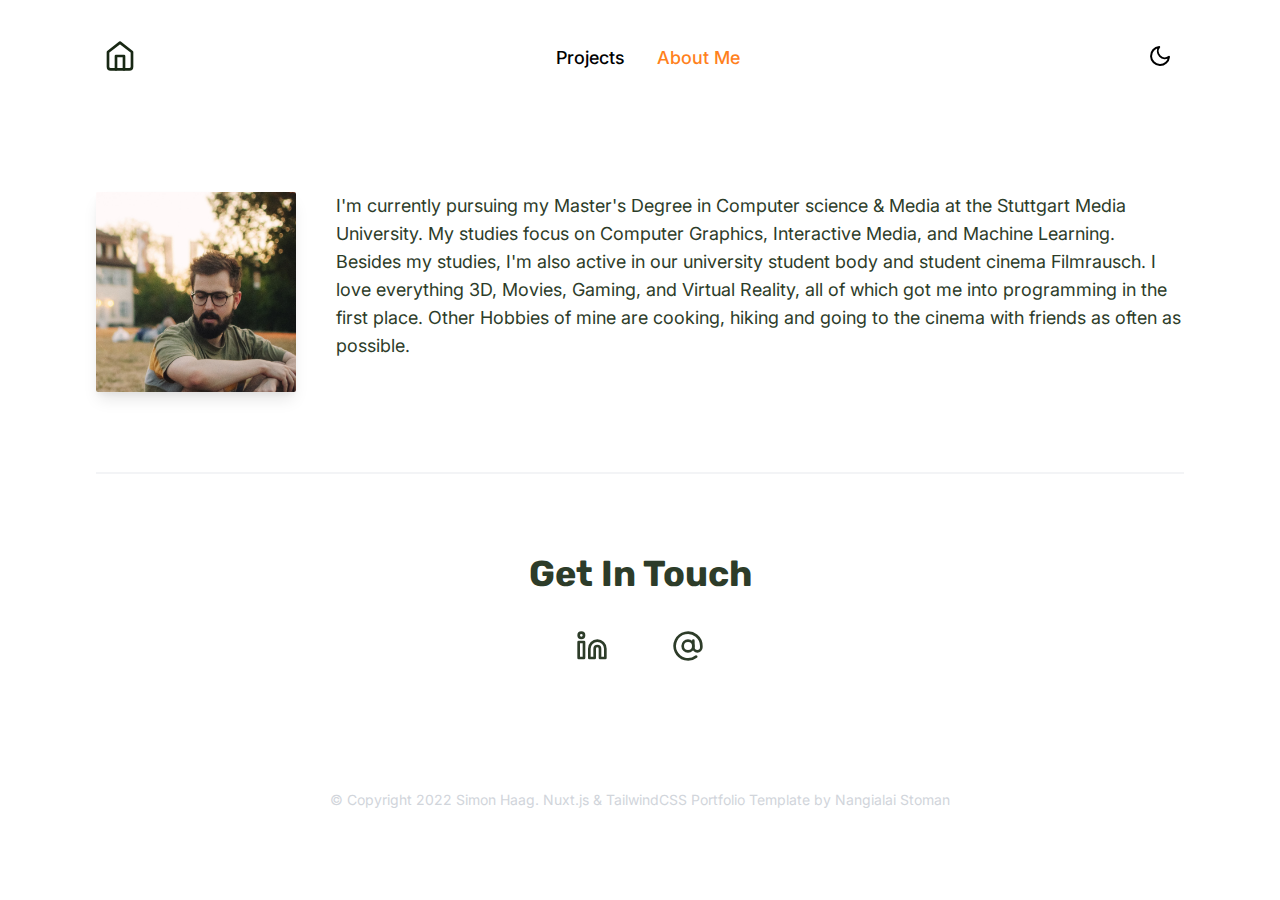
==== commit b74b2c84: "Add missing js" ====
--- a/about/index.html
+++ b/about/index.html
@@ -1,15 +1,15 @@
 <!doctype html>
 <html data-n-head-ssr lang="en" data-n-head="%7B%22lang%22:%7B%22ssr%22:%22en%22%7D%7D">
   <head>
-    <title>Simon Haag</title><meta data-n-head="ssr" charset="utf-8"><meta data-n-head="ssr" name="viewport" content="width=device-width,initial-scale=1"><meta data-n-head="ssr" data-hid="description" name="description" content=""><meta data-n-head="ssr" name="format-detection" content="telephone=no"><link data-n-head="ssr" rel="icon" type="image/x-icon" href="/favicon.png"><link data-n-head="ssr" rel="stylesheet" href="https://fonts.googleapis.com/css2?family=Inter:wght@400;600;700&family=Rubik:wght@300..900&display=swap"><link rel="preload" href="/_nuxt/ed5da42.js" as="script"><link rel="preload" href="/_nuxt/4eeca58.js" as="script"><link rel="preload" href="/_nuxt/c7ea40c.js" as="script"><link rel="preload" href="/_nuxt/b692d1c.js" as="script"><link rel="preload" href="/_nuxt/7888e6b.js" as="script"><style data-vue-ssr-id="54b08540:0 701f0ef2:0 a57b151a:0 1239d49d:0 5a6e7184:0">/*! tailwindcss v2.2.19 | MIT License | https://tailwindcss.com*//*! modern-normalize v1.1.0 | MIT License | https://github.com/sindresorhus/modern-normalize */*,::after,::before{box-sizing:border-box}html{-moz-tab-size:4;-o-tab-size:4;tab-size:4}html{line-height:1.15;-webkit-text-size-adjust:100%}body{margin:0}body{font-family:system-ui,-apple-system,'Segoe UI',Roboto,Helvetica,Arial,sans-serif,'Apple Color Emoji','Segoe UI Emoji'}hr{height:0;color:inherit}abbr[title]{-webkit-text-decoration:underline dotted;text-decoration:underline dotted}b,strong{font-weight:bolder}code,kbd,pre,samp{font-family:ui-monospace,SFMono-Regular,Consolas,'Liberation Mono',Menlo,monospace;font-size:1em}small{font-size:80%}sub,sup{font-size:75%;line-height:0;position:relative;vertical-align:baseline}sub{bottom:-.25em}sup{top:-.5em}table{text-indent:0;border-color:inherit}button,input,optgroup,select,textarea{font-family:inherit;font-size:100%;line-height:1.15;margin:0}button,select{text-transform:none}[type=button],[type=submit],button{-webkit-appearance:button}legend{padding:0}progress{vertical-align:baseline}[type=search]{-webkit-appearance:textfield;outline-offset:-2px}summary{display:list-item}blockquote,dd,dl,figure,h1,h2,h3,h4,h5,h6,hr,p,pre{margin:0}button{background-color:transparent;background-image:none}fieldset{margin:0;padding:0}ol,ul{list-style:none;margin:0;padding:0}html{font-family:Inter,Sans-serif;line-height:1.5}body{font-family:inherit;line-height:inherit}*,::after,::before{box-sizing:border-box;border-width:0;border-style:solid;border-color:currentColor}hr{border-top-width:1px}img{border-style:solid}textarea{resize:vertical}input::-moz-placeholder,textarea::-moz-placeholder{opacity:1;color:#9ca3af}input:-ms-input-placeholder,textarea:-ms-input-placeholder{opacity:1;color:#9ca3af}input::placeholder,textarea::placeholder{opacity:1;color:#9ca3af}button{cursor:pointer}table{border-collapse:collapse}h1,h2,h3,h4,h5,h6{font-size:inherit;font-weight:inherit}a{color:inherit;text-decoration:inherit}button,input,optgroup,select,textarea{padding:0;line-height:inherit;color:inherit}code,kbd,pre,samp{font-family:ui-monospace,SFMono-Regular,Menlo,Monaco,Consolas,"Liberation Mono","Courier New",monospace}audio,canvas,embed,iframe,img,object,svg,video{display:block;vertical-align:middle}img,video{max-width:100%;height:auto}[hidden]{display:none}*,::after,::before{--tw-border-opacity:1;border-color:rgba(229,231,235,var(--tw-border-opacity))}[type=email],[type=search],[type=text],[type=time],[type=url],select,textarea{-webkit-appearance:none;-moz-appearance:none;appearance:none;background-color:#fff;border-color:#6b7280;border-width:1px;border-radius:0;padding-top:.5rem;padding-right:.75rem;padding-bottom:.5rem;padding-left:.75rem;font-size:1rem;line-height:1.5rem;--tw-shadow:0 0 #0000}[type=email]:focus,[type=search]:focus,[type=text]:focus,[type=time]:focus,[type=url]:focus,select:focus,textarea:focus{outline:2px solid transparent;outline-offset:2px;--tw-ring-inset:var(--tw-empty, );/*!*//*!*/--tw-ring-offset-width:0px;--tw-ring-offset-color:#fff;--tw-ring-color:#2563eb;--tw-ring-offset-shadow:var(--tw-ring-inset) 0 0 0 var(--tw-ring-offset-width) var(--tw-ring-offset-color);--tw-ring-shadow:var(--tw-ring-inset) 0 0 0 calc(1px + var(--tw-ring-offset-width)) var(--tw-ring-color);box-shadow:var(--tw-ring-offset-shadow),var(--tw-ring-shadow),var(--tw-shadow);border-color:#2563eb}input::-moz-placeholder,textarea::-moz-placeholder{color:#6b7280;opacity:1}input:-ms-input-placeholder,textarea:-ms-input-placeholder{color:#6b7280;opacity:1}input::placeholder,textarea::placeholder{color:#6b7280;opacity:1}select{background-image:url("data:image/svg+xml,%3csvg xmlns='http://www.w3.org/2000/svg' fill='none' viewBox='0 0 20 20'%3e%3cpath stroke='%236b7280' stroke-linecap='round' stroke-linejoin='round' stroke-width='1.5' d='M6 8l4 4 4-4'/%3e%3c/svg%3e");background-position:right .5rem center;background-repeat:no-repeat;background-size:1.5em 1.5em;padding-right:2.5rem;-webkit-print-color-adjust:exact;color-adjust:exact}.container{width:100%;padding-right:1rem;padding-left:1rem}@media (min-width:640px){.container{max-width:640px;padding-right:2rem;padding-left:2rem}}@media (min-width:768px){.container{max-width:768px}}@media (min-width:1024px){.container{max-width:1024px;padding-right:5rem;padding-left:5rem}}@media (min-width:1280px){.container{max-width:1280px;padding-right:6rem;padding-left:6rem}}@media (min-width:1536px){.container{max-width:1536px;padding-right:8rem;padding-left:8rem}}.static{position:static}.fixed{position:fixed}.absolute{position:absolute}.relative{position:relative}.inset-0{top:0;right:0;bottom:0;left:0}.-bottom-1{bottom:-.25rem}.left-0{left:0}.z-10{z-index:10}.z-20{z-index:20}.z-30{z-index:30}.m-0{margin:0}.m-4{margin:1rem}.mx-5{margin-left:1.25rem;margin-right:1.25rem}.mx-auto{margin-left:auto;margin-right:auto}.mt-1{margin-top:.25rem}.mt-2{margin-top:.5rem}.mt-5{margin-top:1.25rem}.mt-6{margin-top:1.5rem}.mt-7{margin-top:1.75rem}.mt-8{margin-top:2rem}.mt-10{margin-top:2.5rem}.mt-12{margin-top:3rem}.mt-14{margin-top:3.5rem}.mt-20{margin-top:5rem}.mr-4{margin-right:1rem}.mr-10{margin-right:2.5rem}.mb-2{margin-bottom:.5rem}.mb-3{margin-bottom:.75rem}.mb-4{margin-bottom:1rem}.mb-5{margin-bottom:1.25rem}.mb-6{margin-bottom:1.5rem}.mb-7{margin-bottom:1.75rem}.mb-8{margin-bottom:2rem}.mb-10{margin-bottom:2.5rem}.mb-12{margin-bottom:3rem}.mb-20{margin-bottom:5rem}.ml-2{margin-left:.5rem}.block{display:block}.flex{display:flex}.table{display:table}.grid{display:grid}.hidden{display:none}.h-1{height:.25rem}.h-4{height:1rem}.h-5{height:1.25rem}.h-6{height:1.5rem}.h-7{height:1.75rem}.h-8{height:2rem}.h-auto{height:auto}.h-full{height:100%}.max-h-screen{max-height:100vh}.min-h-full{min-height:100%}.w-0{width:0}.w-4{width:1rem}.w-5{width:1.25rem}.w-6{width:1.5rem}.w-7{width:1.75rem}.w-12{width:3rem}.w-64{width:16rem}.w-1\/3{width:33.333333%}.w-2\/3{width:66.666667%}.w-6\/12{width:50%}.w-full{width:100%}.max-w-xs{max-width:20rem}.max-w-md{max-width:28rem}.max-w-xl{max-width:36rem}.max-w-screen-lg{max-width:1024px}.transform{--tw-translate-x:0;--tw-translate-y:0;--tw-rotate:0;--tw-skew-x:0;--tw-skew-y:0;--tw-scale-x:1;--tw-scale-y:1;transform:translateX(var(--tw-translate-x)) translateY(var(--tw-translate-y)) rotate(var(--tw-rotate)) skewX(var(--tw-skew-x)) skewY(var(--tw-skew-y)) scaleX(var(--tw-scale-x)) scaleY(var(--tw-scale-y))}@-webkit-keyframes spin{to{transform:rotate(360deg)}}@keyframes spin{to{transform:rotate(360deg)}}@-webkit-keyframes ping{100%,75%{transform:scale(2);opacity:0}}@keyframes ping{100%,75%{transform:scale(2);opacity:0}}@-webkit-keyframes pulse{50%{opacity:.5}}@keyframes pulse{50%{opacity:.5}}@-webkit-keyframes bounce{0%,100%{transform:translateY(-25%);-webkit-animation-timing-function:cubic-bezier(.8,0,1,1);animation-timing-function:cubic-bezier(.8,0,1,1)}50%{transform:none;-webkit-animation-timing-function:cubic-bezier(0,0,.2,1);animation-timing-function:cubic-bezier(0,0,.2,1)}}@keyframes bounce{0%,100%{transform:translateY(-25%);-webkit-animation-timing-function:cubic-bezier(.8,0,1,1);animation-timing-function:cubic-bezier(.8,0,1,1)}50%{transform:none;-webkit-animation-timing-function:cubic-bezier(0,0,.2,1);animation-timing-function:cubic-bezier(0,0,.2,1)}}.cursor-pointer{cursor:pointer}.grid-cols-1{grid-template-columns:repeat(1,minmax(0,1fr))}.grid-cols-2{grid-template-columns:repeat(2,minmax(0,1fr))}.flex-row{flex-direction:row}.flex-col{flex-direction:column}.items-center{align-items:center}.justify-end{justify-content:flex-end}.justify-center{justify-content:center}.justify-between{justify-content:space-between}.gap-0{gap:0}.gap-2{gap:.5rem}.gap-3{gap:.75rem}.gap-4{gap:1rem}.gap-10{gap:2.5rem}.overflow-y-hidden{overflow-y:hidden}.rounded-sm{border-radius:.125rem}.rounded-md{border-radius:.375rem}.rounded-lg{border-radius:.5rem}.rounded-xl{border-radius:.75rem}.rounded-2xl{border-radius:1rem}.rounded-t-sm{border-top-left-radius:.125rem;border-top-right-radius:.125rem}.border-0{border-width:0}.border{border-width:1px}.border-t-2{border-top-width:2px}.border-b{border-bottom-width:1px}.border-none{border-style:none}.border-gray-100{--tw-border-opacity:1;border-color:rgba(243,244,246,var(--tw-border-opacity))}.border-gray-200{--tw-border-opacity:1;border-color:rgba(229,231,235,var(--tw-border-opacity))}.border-primary-light{--tw-border-opacity:1;border-color:rgba(247,248,252,var(--tw-border-opacity))}.border-ternary-light{--tw-border-opacity:1;border-color:rgba(246,247,248,var(--tw-border-opacity))}.dark .dark\:border-secondary-dark{--tw-border-opacity:1;border-color:rgba(64,78,60,var(--tw-border-opacity))}.dark .dark\:border-ternary-dark{--tw-border-opacity:1;border-color:rgba(45,60,41,var(--tw-border-opacity))}.bg-black{--tw-bg-opacity:1;background-color:rgba(0,0,0,var(--tw-bg-opacity))}.bg-gray-300{--tw-bg-opacity:1;background-color:rgba(209,213,219,var(--tw-bg-opacity))}.bg-indigo-400{--tw-bg-opacity:1;background-color:rgba(129,140,248,var(--tw-bg-opacity))}.bg-indigo-500{--tw-bg-opacity:1;background-color:rgba(99,102,241,var(--tw-bg-opacity))}.bg-primary-light{--tw-bg-opacity:1;background-color:rgba(247,248,252,var(--tw-bg-opacity))}.bg-secondary-light{--tw-bg-opacity:1;background-color:rgba(255,255,255,var(--tw-bg-opacity))}.bg-ternary-light{--tw-bg-opacity:1;background-color:rgba(246,247,248,var(--tw-bg-opacity))}.bg-primary-oggy{--tw-bg-opacity:1;background-color:rgba(250,97,28,var(--tw-bg-opacity))}.bg-ligt-oggy{--tw-bg-opacity:1;background-color:rgba(255,129,28,var(--tw-bg-opacity))}.hover\:bg-indigo-500:hover{--tw-bg-opacity:1;background-color:rgba(99,102,241,var(--tw-bg-opacity))}.hover\:bg-indigo-600:hover{--tw-bg-opacity:1;background-color:rgba(79,70,229,var(--tw-bg-opacity))}.hover\:bg-primary-oggy:hover{--tw-bg-opacity:1;background-color:rgba(250,97,28,var(--tw-bg-opacity))}.dark .dark\:bg-ternary-light{--tw-bg-opacity:1;background-color:rgba(246,247,248,var(--tw-bg-opacity))}.dark .dark\:bg-primary-dark{--tw-bg-opacity:1;background-color:rgba(24,40,20,var(--tw-bg-opacity))}.dark .dark\:bg-secondary-dark{--tw-bg-opacity:1;background-color:rgba(64,78,60,var(--tw-bg-opacity))}.dark .dark\:bg-ternary-dark{--tw-bg-opacity:1;background-color:rgba(45,60,41,var(--tw-bg-opacity))}.bg-opacity-50{--tw-bg-opacity:0.5}.fill-current{fill:currentColor}.p-2{padding:.5rem}.p-4{padding:1rem}.p-5{padding:1.25rem}.p-6{padding:1.5rem}.p-2\.5{padding:.625rem}.px-2{padding-left:.5rem;padding-right:.5rem}.px-3{padding-left:.75rem;padding-right:.75rem}.px-4{padding-left:1rem;padding-right:1rem}.px-5{padding-left:1.25rem;padding-right:1.25rem}.px-6{padding-left:1.5rem;padding-right:1.5rem}.px-8{padding-left:2rem;padding-right:2rem}.px-10{padding-left:2.5rem;padding-right:2.5rem}.py-1{padding-top:.25rem;padding-bottom:.25rem}.py-2{padding-top:.5rem;padding-bottom:.5rem}.py-3{padding-top:.75rem;padding-bottom:.75rem}.py-4{padding-top:1rem;padding-bottom:1rem}.py-5{padding-top:1.25rem;padding-bottom:1.25rem}.py-6{padding-top:1.5rem;padding-bottom:1.5rem}.py-20{padding-top:5rem;padding-bottom:5rem}.py-1\.5{padding-top:.375rem;padding-bottom:.375rem}.py-2\.5{padding-top:.625rem;padding-bottom:.625rem}.pt-3{padding-top:.75rem}.pt-5{padding-top:1.25rem}.pt-10{padding-top:2.5rem}.pt-20{padding-top:5rem}.pr-1{padding-right:.25rem}.pr-2{padding-right:.5rem}.pr-3{padding-right:.75rem}.pb-3{padding-bottom:.75rem}.pb-4{padding-bottom:1rem}.pb-5{padding-bottom:1.25rem}.pb-8{padding-bottom:2rem}.pl-3{padding-left:.75rem}.pl-6{padding-left:1.5rem}.pl-8{padding-left:2rem}.text-left{text-align:left}.text-center{text-align:center}.text-right{text-align:right}.font-sans{font-family:Inter,Sans-serif}.font-display{font-family:Rubik}.text-sm{font-size:.875rem;line-height:1.25rem}.text-lg{font-size:1.125rem;line-height:1.75rem}.text-2xl{font-size:1.5rem;line-height:2rem}.text-3xl{font-size:1.875rem;line-height:2.25rem}.text-4xl{font-size:2.25rem;line-height:2.5rem}.font-normal{font-weight:400}.font-medium{font-weight:500}.font-semibold{font-weight:600}.font-bold{font-weight:700}.leading-none{line-height:1}.leading-tight{line-height:1.25}.leading-loose{line-height:2}.tracking-wide{letter-spacing:.025em}.tracking-wider{letter-spacing:.05em}.text-white{--tw-text-opacity:1;color:rgba(255,255,255,var(--tw-text-opacity))}.text-gray-300{--tw-text-opacity:1;color:rgba(209,213,219,var(--tw-text-opacity))}.text-gray-400{--tw-text-opacity:1;color:rgba(156,163,175,var(--tw-text-opacity))}.text-gray-500{--tw-text-opacity:1;color:rgba(107,114,128,var(--tw-text-opacity))}.text-primary-light{--tw-text-opacity:1;color:rgba(247,248,252,var(--tw-text-opacity))}.text-ternary-light{--tw-text-opacity:1;color:rgba(246,247,248,var(--tw-text-opacity))}.text-primary-dark{--tw-text-opacity:1;color:rgba(24,40,20,var(--tw-text-opacity))}.text-secondary-dark{--tw-text-opacity:1;color:rgba(64,78,60,var(--tw-text-opacity))}.text-ternary-dark{--tw-text-opacity:1;color:rgba(45,60,41,var(--tw-text-opacity))}.hover\:text-primary-dark:hover{--tw-text-opacity:1;color:rgba(24,40,20,var(--tw-text-opacity))}.hover\:text-primary-oggy:hover{--tw-text-opacity:1;color:rgba(250,97,28,var(--tw-text-opacity))}.hover\:text-ligt-oggy:hover{--tw-text-opacity:1;color:rgba(255,129,28,var(--tw-text-opacity))}.dark .dark\:text-gray-400{--tw-text-opacity:1;color:rgba(156,163,175,var(--tw-text-opacity))}.dark .dark\:text-primary-light{--tw-text-opacity:1;color:rgba(247,248,252,var(--tw-text-opacity))}.dark .dark\:text-secondary-light{--tw-text-opacity:1;color:rgba(255,255,255,var(--tw-text-opacity))}.dark .dark\:text-ternary-light{--tw-text-opacity:1;color:rgba(246,247,248,var(--tw-text-opacity))}.dark .dark\:hover\:text-primary-light:hover{--tw-text-opacity:1;color:rgba(247,248,252,var(--tw-text-opacity))}.dark .dark\:hover\:text-primary-oggy:hover{--tw-text-opacity:1;color:rgba(250,97,28,var(--tw-text-opacity))}.dark .dark\:hover\:text-ligt-oggy:hover{--tw-text-opacity:1;color:rgba(255,129,28,var(--tw-text-opacity))}.hover\:underline:hover{text-decoration:underline}*,::after,::before{--tw-shadow:0 0 #0000}.shadow-sm{--tw-shadow:0 1px 2px 0 rgba(0, 0, 0, 0.05);box-shadow:var(--tw-ring-offset-shadow,0 0 #0000),var(--tw-ring-shadow,0 0 #0000),var(--tw-shadow)}.shadow-lg{--tw-shadow:0 10px 15px -3px rgba(0, 0, 0, 0.1),0 4px 6px -2px rgba(0, 0, 0, 0.05);box-shadow:var(--tw-ring-offset-shadow,0 0 #0000),var(--tw-ring-shadow,0 0 #0000),var(--tw-shadow)}.shadow-xl{--tw-shadow:0 20px 25px -5px rgba(0, 0, 0, 0.1),0 10px 10px -5px rgba(0, 0, 0, 0.04);box-shadow:var(--tw-ring-offset-shadow,0 0 #0000),var(--tw-ring-shadow,0 0 #0000),var(--tw-shadow)}.hover\:shadow-xl:hover{--tw-shadow:0 20px 25px -5px rgba(0, 0, 0, 0.1),0 10px 10px -5px rgba(0, 0, 0, 0.04);box-shadow:var(--tw-ring-offset-shadow,0 0 #0000),var(--tw-ring-shadow,0 0 #0000),var(--tw-shadow)}.focus\:outline-none:focus{outline:2px solid transparent;outline-offset:2px}*,::after,::before{--tw-ring-inset:var(--tw-empty, );/*!*//*!*/--tw-ring-offset-width:0px;--tw-ring-offset-color:#fff;--tw-ring-color:rgba(59, 130, 246, 0.5);--tw-ring-offset-shadow:0 0 #0000;--tw-ring-shadow:0 0 #0000}.focus\:ring-1:focus{--tw-ring-offset-shadow:var(--tw-ring-inset) 0 0 0 var(--tw-ring-offset-width) var(--tw-ring-offset-color);--tw-ring-shadow:var(--tw-ring-inset) 0 0 0 calc(1px + var(--tw-ring-offset-width)) var(--tw-ring-color);box-shadow:var(--tw-ring-offset-shadow),var(--tw-ring-shadow),var(--tw-shadow,0 0 #0000)}.focus\:ring-indigo-900:focus{--tw-ring-opacity:1;--tw-ring-color:rgba(49, 46, 129, var(--tw-ring-opacity))}.focus\:ring-ternary-light:focus{--tw-ring-opacity:1;--tw-ring-color:rgba(246, 247, 248, var(--tw-ring-opacity))}.filter{--tw-blur:var(--tw-empty, );/*!*//*!*/--tw-brightness:var(--tw-empty, );/*!*//*!*/--tw-contrast:var(--tw-empty, );/*!*//*!*/--tw-grayscale:var(--tw-empty, );/*!*//*!*/--tw-hue-rotate:var(--tw-empty, );/*!*//*!*/--tw-invert:var(--tw-empty, );/*!*//*!*/--tw-saturate:var(--tw-empty, );/*!*//*!*/--tw-sepia:var(--tw-empty, );/*!*//*!*/--tw-drop-shadow:var(--tw-empty, );/*!*//*!*/filter:var(--tw-blur) var(--tw-brightness) var(--tw-contrast) var(--tw-grayscale) var(--tw-hue-rotate) var(--tw-invert) var(--tw-saturate) var(--tw-sepia) var(--tw-drop-shadow)}.transition-all{transition-property:all;transition-timing-function:cubic-bezier(.4,0,.2,1);transition-duration:150ms}.transition{transition-property:background-color,border-color,color,fill,stroke,opacity,box-shadow,transform,filter,-webkit-backdrop-filter;transition-property:background-color,border-color,color,fill,stroke,opacity,box-shadow,transform,filter,backdrop-filter;transition-property:background-color,border-color,color,fill,stroke,opacity,box-shadow,transform,filter,backdrop-filter,-webkit-backdrop-filter;transition-timing-function:cubic-bezier(.4,0,.2,1);transition-duration:150ms}@media (min-width:640px){.sm\:container{width:100%;padding-right:1rem;padding-left:1rem}@media (min-width:640px){.sm\:container{max-width:640px;padding-right:2rem;padding-left:2rem}}@media (min-width:768px){.sm\:container{max-width:768px}}@media (min-width:1024px){.sm\:container{max-width:1024px;padding-right:5rem;padding-left:5rem}}@media (min-width:1280px){.sm\:container{max-width:1280px;padding-right:6rem;padding-left:6rem}}@media (min-width:1536px){.sm\:container{max-width:1536px;padding-right:8rem;padding-left:8rem}}.sm\:mx-4{margin-left:1rem;margin-right:1rem}.sm\:mx-auto{margin-left:auto;margin-right:auto}.sm\:mt-0{margin-top:0}.sm\:mt-2{margin-top:.5rem}.sm\:mt-3{margin-top:.75rem}.sm\:mt-16{margin-top:4rem}.sm\:mt-20{margin-top:5rem}.sm\:mb-0{margin-bottom:0}.sm\:mb-28{margin-bottom:7rem}.sm\:ml-0{margin-left:0}.sm\:ml-4{margin-left:1rem}.sm\:block{display:block}.sm\:flex{display:flex}.sm\:hidden{display:none}.sm\:h-8{height:2rem}.sm\:w-8{width:2rem}.sm\:w-1\/2{width:50%}.sm\:w-1\/3{width:33.333333%}.sm\:w-2\/3{width:66.666667%}.sm\:w-full{width:100%}.sm\:grid-cols-2{grid-template-columns:repeat(2,minmax(0,1fr))}.sm\:grid-cols-3{grid-template-columns:repeat(3,minmax(0,1fr))}.sm\:grid-cols-4{grid-template-columns:repeat(4,minmax(0,1fr))}.sm\:flex-row{flex-direction:row}.sm\:items-center{align-items:center}.sm\:justify-between{justify-content:space-between}.sm\:gap-8{gap:2rem}.sm\:gap-10{gap:2.5rem}.sm\:rounded-lg{border-radius:.5rem}.sm\:border-t-0{border-top-width:0}.sm\:p-0{padding:0}.sm\:p-4{padding:1rem}.sm\:p-10{padding:2.5rem}.sm\:px-0{padding-left:0;padding-right:0}.sm\:px-3{padding-left:.75rem;padding-right:.75rem}.sm\:px-4{padding-left:1rem;padding-right:1rem}.sm\:px-6{padding-left:1.5rem;padding-right:1.5rem}.sm\:py-2{padding-top:.5rem;padding-bottom:.5rem}.sm\:py-3{padding-top:.75rem;padding-bottom:.75rem}.sm\:py-10{padding-top:2.5rem;padding-bottom:2.5rem}.sm\:py-2\.5{padding-top:.625rem;padding-bottom:.625rem}.sm\:pt-2{padding-top:.5rem}.sm\:pt-24{padding-top:6rem}.sm\:pb-1{padding-bottom:.25rem}.sm\:text-lg{font-size:1.125rem;line-height:1.75rem}.sm\:text-xl{font-size:1.25rem;line-height:1.75rem}.sm\:text-4xl{font-size:2.25rem;line-height:2.5rem}.sm\:text-5xl{font-size:3rem;line-height:1}.sm\:font-medium{font-weight:500}.sm\:font-bold{font-weight:700}.sm\:shadow-none{--tw-shadow:0 0 #0000;box-shadow:var(--tw-ring-offset-shadow,0 0 #0000),var(--tw-ring-shadow,0 0 #0000),var(--tw-shadow)}}@media (min-width:768px){.md\:w-64{width:16rem}.md\:max-w-xl{max-width:36rem}.md\:flex-row{flex-direction:row}.md\:px-0{padding-left:0;padding-right:0}.md\:text-2xl{font-size:1.5rem;line-height:2rem}}@media (min-width:1024px){.lg\:max-w-xl{max-width:36rem}.lg\:grid-cols-3{grid-template-columns:repeat(3,minmax(0,1fr))}}@media (min-width:1280px){.xl\:max-w-xl{max-width:36rem}.xl\:max-w-screen-xl{max-width:1280px}}#__layout,#__nuxt,body,html{height:100%}.nuxt-progress{position:fixed;top:0;left:0;right:0;height:2px;width:0;opacity:1;transition:width .1s,opacity .4s;background-color:#000;z-index:999999}.nuxt-progress.nuxt-progress-notransition{transition:none}.nuxt-progress-failed{background-color:red}.vue-back-to-top{--tw-bg-opacity:1;background-color:rgba(99,102,241,var(--tw-bg-opacity))}.vue-back-to-top:hover{--tw-bg-opacity:1;background-color:rgba(79,70,229,var(--tw-bg-opacity))}.vue-back-to-top{padding:.5rem;--tw-text-opacity:1;color:rgba(255,255,255,var(--tw-text-opacity))}@media (min-width:640px){.vue-back-to-top{padding:1rem}}.vue-back-to-top{border-radius:50%;font-size:22px;line-height:22px}.fade-enter-active{-webkit-animation:coming .4s;animation:coming .4s;-webkit-animation-delay:.2s;animation-delay:.2s;opacity:0}.fade-leave-active{-webkit-animation:going .4s;animation:going .4s}@-webkit-keyframes going{0%{transform:translateX(0)}to{transform:translateX(-10px);opacity:0}}@keyframes going{0%{transform:translateX(0)}to{transform:translateX(-10px);opacity:0}}@-webkit-keyframes coming{0%{transform:translateX(-10px);opacity:0}to{transform:translateX(0);opacity:1}}@keyframes coming{0%{transform:translateX(-10px);opacity:0}to{transform:translateX(0);opacity:1}}#nav .nuxt-link-active,#nav .nuxt-link-exact-active{--tw-text-opacity:1;color:rgba(255,129,28,var(--tw-text-opacity))}#nav .nuxt-link-active,#nav .nuxt-link-exact-active{font-weight:500}</style><link rel="preload" href="/_nuxt/static/1659222044/about/state.js" as="script"><link rel="preload" href="/_nuxt/static/1659222044/about/payload.js" as="script"><link rel="preload" href="/_nuxt/static/1659222044/manifest.js" as="script">
+    <title>Simon Haag</title><meta data-n-head="ssr" charset="utf-8"><meta data-n-head="ssr" name="viewport" content="width=device-width,initial-scale=1"><meta data-n-head="ssr" data-hid="description" name="description" content=""><meta data-n-head="ssr" name="format-detection" content="telephone=no"><link data-n-head="ssr" rel="icon" type="image/x-icon" href="/favicon.png"><link data-n-head="ssr" rel="stylesheet" href="https://fonts.googleapis.com/css2?family=Inter:wght@400;600;700&family=Rubik:wght@300..900&display=swap"><link rel="preload" href="/_nuxt/8645036.js" as="script"><link rel="preload" href="/_nuxt/4eeca58.js" as="script"><link rel="preload" href="/_nuxt/f18513e.js" as="script"><link rel="preload" href="/_nuxt/e2501f9.js" as="script"><link rel="preload" href="/_nuxt/d5913af.js" as="script"><style data-vue-ssr-id="54b08540:0 701f0ef2:0 a57b151a:0 1239d49d:0 5a6e7184:0">/*! tailwindcss v2.2.19 | MIT License | https://tailwindcss.com*//*! modern-normalize v1.1.0 | MIT License | https://github.com/sindresorhus/modern-normalize */*,::after,::before{box-sizing:border-box}html{-moz-tab-size:4;-o-tab-size:4;tab-size:4}html{line-height:1.15;-webkit-text-size-adjust:100%}body{margin:0}body{font-family:system-ui,-apple-system,'Segoe UI',Roboto,Helvetica,Arial,sans-serif,'Apple Color Emoji','Segoe UI Emoji'}hr{height:0;color:inherit}abbr[title]{-webkit-text-decoration:underline dotted;text-decoration:underline dotted}b,strong{font-weight:bolder}code,kbd,pre,samp{font-family:ui-monospace,SFMono-Regular,Consolas,'Liberation Mono',Menlo,monospace;font-size:1em}small{font-size:80%}sub,sup{font-size:75%;line-height:0;position:relative;vertical-align:baseline}sub{bottom:-.25em}sup{top:-.5em}table{text-indent:0;border-color:inherit}button,input,optgroup,select,textarea{font-family:inherit;font-size:100%;line-height:1.15;margin:0}button,select{text-transform:none}[type=button],[type=submit],button{-webkit-appearance:button}legend{padding:0}progress{vertical-align:baseline}[type=search]{-webkit-appearance:textfield;outline-offset:-2px}summary{display:list-item}blockquote,dd,dl,figure,h1,h2,h3,h4,h5,h6,hr,p,pre{margin:0}button{background-color:transparent;background-image:none}fieldset{margin:0;padding:0}ol,ul{list-style:none;margin:0;padding:0}html{font-family:Inter,Sans-serif;line-height:1.5}body{font-family:inherit;line-height:inherit}*,::after,::before{box-sizing:border-box;border-width:0;border-style:solid;border-color:currentColor}hr{border-top-width:1px}img{border-style:solid}textarea{resize:vertical}input::-moz-placeholder,textarea::-moz-placeholder{opacity:1;color:#9ca3af}input:-ms-input-placeholder,textarea:-ms-input-placeholder{opacity:1;color:#9ca3af}input::placeholder,textarea::placeholder{opacity:1;color:#9ca3af}button{cursor:pointer}table{border-collapse:collapse}h1,h2,h3,h4,h5,h6{font-size:inherit;font-weight:inherit}a{color:inherit;text-decoration:inherit}button,input,optgroup,select,textarea{padding:0;line-height:inherit;color:inherit}code,kbd,pre,samp{font-family:ui-monospace,SFMono-Regular,Menlo,Monaco,Consolas,"Liberation Mono","Courier New",monospace}audio,canvas,embed,iframe,img,object,svg,video{display:block;vertical-align:middle}img,video{max-width:100%;height:auto}[hidden]{display:none}*,::after,::before{--tw-border-opacity:1;border-color:rgba(229,231,235,var(--tw-border-opacity))}[type=email],[type=search],[type=text],[type=time],[type=url],select,textarea{-webkit-appearance:none;-moz-appearance:none;appearance:none;background-color:#fff;border-color:#6b7280;border-width:1px;border-radius:0;padding-top:.5rem;padding-right:.75rem;padding-bottom:.5rem;padding-left:.75rem;font-size:1rem;line-height:1.5rem;--tw-shadow:0 0 #0000}[type=email]:focus,[type=search]:focus,[type=text]:focus,[type=time]:focus,[type=url]:focus,select:focus,textarea:focus{outline:2px solid transparent;outline-offset:2px;--tw-ring-inset:var(--tw-empty, );/*!*//*!*/--tw-ring-offset-width:0px;--tw-ring-offset-color:#fff;--tw-ring-color:#2563eb;--tw-ring-offset-shadow:var(--tw-ring-inset) 0 0 0 var(--tw-ring-offset-width) var(--tw-ring-offset-color);--tw-ring-shadow:var(--tw-ring-inset) 0 0 0 calc(1px + var(--tw-ring-offset-width)) var(--tw-ring-color);box-shadow:var(--tw-ring-offset-shadow),var(--tw-ring-shadow),var(--tw-shadow);border-color:#2563eb}input::-moz-placeholder,textarea::-moz-placeholder{color:#6b7280;opacity:1}input:-ms-input-placeholder,textarea:-ms-input-placeholder{color:#6b7280;opacity:1}input::placeholder,textarea::placeholder{color:#6b7280;opacity:1}select{background-image:url("data:image/svg+xml,%3csvg xmlns='http://www.w3.org/2000/svg' fill='none' viewBox='0 0 20 20'%3e%3cpath stroke='%236b7280' stroke-linecap='round' stroke-linejoin='round' stroke-width='1.5' d='M6 8l4 4 4-4'/%3e%3c/svg%3e");background-position:right .5rem center;background-repeat:no-repeat;background-size:1.5em 1.5em;padding-right:2.5rem;-webkit-print-color-adjust:exact;color-adjust:exact}.container{width:100%;padding-right:1rem;padding-left:1rem}@media (min-width:640px){.container{max-width:640px;padding-right:2rem;padding-left:2rem}}@media (min-width:768px){.container{max-width:768px}}@media (min-width:1024px){.container{max-width:1024px;padding-right:5rem;padding-left:5rem}}@media (min-width:1280px){.container{max-width:1280px;padding-right:6rem;padding-left:6rem}}@media (min-width:1536px){.container{max-width:1536px;padding-right:8rem;padding-left:8rem}}.static{position:static}.fixed{position:fixed}.absolute{position:absolute}.relative{position:relative}.inset-0{top:0;right:0;bottom:0;left:0}.-bottom-1{bottom:-.25rem}.left-0{left:0}.z-10{z-index:10}.z-20{z-index:20}.z-30{z-index:30}.m-0{margin:0}.m-4{margin:1rem}.mx-5{margin-left:1.25rem;margin-right:1.25rem}.mx-auto{margin-left:auto;margin-right:auto}.mt-1{margin-top:.25rem}.mt-2{margin-top:.5rem}.mt-5{margin-top:1.25rem}.mt-6{margin-top:1.5rem}.mt-7{margin-top:1.75rem}.mt-8{margin-top:2rem}.mt-10{margin-top:2.5rem}.mt-12{margin-top:3rem}.mt-14{margin-top:3.5rem}.mt-20{margin-top:5rem}.mr-4{margin-right:1rem}.mr-10{margin-right:2.5rem}.mb-2{margin-bottom:.5rem}.mb-3{margin-bottom:.75rem}.mb-4{margin-bottom:1rem}.mb-5{margin-bottom:1.25rem}.mb-6{margin-bottom:1.5rem}.mb-7{margin-bottom:1.75rem}.mb-8{margin-bottom:2rem}.mb-10{margin-bottom:2.5rem}.mb-12{margin-bottom:3rem}.mb-20{margin-bottom:5rem}.ml-2{margin-left:.5rem}.block{display:block}.flex{display:flex}.table{display:table}.grid{display:grid}.hidden{display:none}.h-1{height:.25rem}.h-4{height:1rem}.h-5{height:1.25rem}.h-6{height:1.5rem}.h-7{height:1.75rem}.h-8{height:2rem}.h-auto{height:auto}.h-full{height:100%}.max-h-screen{max-height:100vh}.min-h-full{min-height:100%}.w-0{width:0}.w-4{width:1rem}.w-5{width:1.25rem}.w-6{width:1.5rem}.w-7{width:1.75rem}.w-12{width:3rem}.w-64{width:16rem}.w-1\/3{width:33.333333%}.w-2\/3{width:66.666667%}.w-6\/12{width:50%}.w-full{width:100%}.max-w-xs{max-width:20rem}.max-w-md{max-width:28rem}.max-w-xl{max-width:36rem}.max-w-screen-lg{max-width:1024px}.transform{--tw-translate-x:0;--tw-translate-y:0;--tw-rotate:0;--tw-skew-x:0;--tw-skew-y:0;--tw-scale-x:1;--tw-scale-y:1;transform:translateX(var(--tw-translate-x)) translateY(var(--tw-translate-y)) rotate(var(--tw-rotate)) skewX(var(--tw-skew-x)) skewY(var(--tw-skew-y)) scaleX(var(--tw-scale-x)) scaleY(var(--tw-scale-y))}@-webkit-keyframes spin{to{transform:rotate(360deg)}}@keyframes spin{to{transform:rotate(360deg)}}@-webkit-keyframes ping{100%,75%{transform:scale(2);opacity:0}}@keyframes ping{100%,75%{transform:scale(2);opacity:0}}@-webkit-keyframes pulse{50%{opacity:.5}}@keyframes pulse{50%{opacity:.5}}@-webkit-keyframes bounce{0%,100%{transform:translateY(-25%);-webkit-animation-timing-function:cubic-bezier(.8,0,1,1);animation-timing-function:cubic-bezier(.8,0,1,1)}50%{transform:none;-webkit-animation-timing-function:cubic-bezier(0,0,.2,1);animation-timing-function:cubic-bezier(0,0,.2,1)}}@keyframes bounce{0%,100%{transform:translateY(-25%);-webkit-animation-timing-function:cubic-bezier(.8,0,1,1);animation-timing-function:cubic-bezier(.8,0,1,1)}50%{transform:none;-webkit-animation-timing-function:cubic-bezier(0,0,.2,1);animation-timing-function:cubic-bezier(0,0,.2,1)}}.cursor-pointer{cursor:pointer}.grid-cols-1{grid-template-columns:repeat(1,minmax(0,1fr))}.grid-cols-2{grid-template-columns:repeat(2,minmax(0,1fr))}.flex-row{flex-direction:row}.flex-col{flex-direction:column}.items-center{align-items:center}.justify-end{justify-content:flex-end}.justify-center{justify-content:center}.justify-between{justify-content:space-between}.gap-0{gap:0}.gap-2{gap:.5rem}.gap-3{gap:.75rem}.gap-4{gap:1rem}.gap-10{gap:2.5rem}.overflow-y-hidden{overflow-y:hidden}.rounded-sm{border-radius:.125rem}.rounded-md{border-radius:.375rem}.rounded-lg{border-radius:.5rem}.rounded-xl{border-radius:.75rem}.rounded-2xl{border-radius:1rem}.rounded-t-sm{border-top-left-radius:.125rem;border-top-right-radius:.125rem}.border-0{border-width:0}.border{border-width:1px}.border-t-2{border-top-width:2px}.border-b{border-bottom-width:1px}.border-none{border-style:none}.border-gray-100{--tw-border-opacity:1;border-color:rgba(243,244,246,var(--tw-border-opacity))}.border-gray-200{--tw-border-opacity:1;border-color:rgba(229,231,235,var(--tw-border-opacity))}.border-primary-light{--tw-border-opacity:1;border-color:rgba(247,248,252,var(--tw-border-opacity))}.border-ternary-light{--tw-border-opacity:1;border-color:rgba(246,247,248,var(--tw-border-opacity))}.dark .dark\:border-secondary-dark{--tw-border-opacity:1;border-color:rgba(64,78,60,var(--tw-border-opacity))}.dark .dark\:border-ternary-dark{--tw-border-opacity:1;border-color:rgba(45,60,41,var(--tw-border-opacity))}.bg-black{--tw-bg-opacity:1;background-color:rgba(0,0,0,var(--tw-bg-opacity))}.bg-gray-300{--tw-bg-opacity:1;background-color:rgba(209,213,219,var(--tw-bg-opacity))}.bg-indigo-400{--tw-bg-opacity:1;background-color:rgba(129,140,248,var(--tw-bg-opacity))}.bg-indigo-500{--tw-bg-opacity:1;background-color:rgba(99,102,241,var(--tw-bg-opacity))}.bg-primary-light{--tw-bg-opacity:1;background-color:rgba(247,248,252,var(--tw-bg-opacity))}.bg-secondary-light{--tw-bg-opacity:1;background-color:rgba(255,255,255,var(--tw-bg-opacity))}.bg-ternary-light{--tw-bg-opacity:1;background-color:rgba(246,247,248,var(--tw-bg-opacity))}.bg-primary-oggy{--tw-bg-opacity:1;background-color:rgba(250,97,28,var(--tw-bg-opacity))}.bg-ligt-oggy{--tw-bg-opacity:1;background-color:rgba(255,129,28,var(--tw-bg-opacity))}.hover\:bg-indigo-500:hover{--tw-bg-opacity:1;background-color:rgba(99,102,241,var(--tw-bg-opacity))}.hover\:bg-indigo-600:hover{--tw-bg-opacity:1;background-color:rgba(79,70,229,var(--tw-bg-opacity))}.hover\:bg-primary-oggy:hover{--tw-bg-opacity:1;background-color:rgba(250,97,28,var(--tw-bg-opacity))}.dark .dark\:bg-ternary-light{--tw-bg-opacity:1;background-color:rgba(246,247,248,var(--tw-bg-opacity))}.dark .dark\:bg-primary-dark{--tw-bg-opacity:1;background-color:rgba(24,40,20,var(--tw-bg-opacity))}.dark .dark\:bg-secondary-dark{--tw-bg-opacity:1;background-color:rgba(64,78,60,var(--tw-bg-opacity))}.dark .dark\:bg-ternary-dark{--tw-bg-opacity:1;background-color:rgba(45,60,41,var(--tw-bg-opacity))}.bg-opacity-50{--tw-bg-opacity:0.5}.fill-current{fill:currentColor}.p-2{padding:.5rem}.p-4{padding:1rem}.p-5{padding:1.25rem}.p-6{padding:1.5rem}.p-2\.5{padding:.625rem}.px-2{padding-left:.5rem;padding-right:.5rem}.px-3{padding-left:.75rem;padding-right:.75rem}.px-4{padding-left:1rem;padding-right:1rem}.px-5{padding-left:1.25rem;padding-right:1.25rem}.px-6{padding-left:1.5rem;padding-right:1.5rem}.px-8{padding-left:2rem;padding-right:2rem}.px-10{padding-left:2.5rem;padding-right:2.5rem}.py-1{padding-top:.25rem;padding-bottom:.25rem}.py-2{padding-top:.5rem;padding-bottom:.5rem}.py-3{padding-top:.75rem;padding-bottom:.75rem}.py-4{padding-top:1rem;padding-bottom:1rem}.py-5{padding-top:1.25rem;padding-bottom:1.25rem}.py-6{padding-top:1.5rem;padding-bottom:1.5rem}.py-20{padding-top:5rem;padding-bottom:5rem}.py-1\.5{padding-top:.375rem;padding-bottom:.375rem}.py-2\.5{padding-top:.625rem;padding-bottom:.625rem}.pt-3{padding-top:.75rem}.pt-5{padding-top:1.25rem}.pt-10{padding-top:2.5rem}.pt-20{padding-top:5rem}.pr-1{padding-right:.25rem}.pr-2{padding-right:.5rem}.pr-3{padding-right:.75rem}.pb-3{padding-bottom:.75rem}.pb-4{padding-bottom:1rem}.pb-5{padding-bottom:1.25rem}.pb-8{padding-bottom:2rem}.pl-3{padding-left:.75rem}.pl-6{padding-left:1.5rem}.pl-8{padding-left:2rem}.text-left{text-align:left}.text-center{text-align:center}.text-right{text-align:right}.font-sans{font-family:Inter,Sans-serif}.font-display{font-family:Rubik}.text-sm{font-size:.875rem;line-height:1.25rem}.text-lg{font-size:1.125rem;line-height:1.75rem}.text-2xl{font-size:1.5rem;line-height:2rem}.text-3xl{font-size:1.875rem;line-height:2.25rem}.text-4xl{font-size:2.25rem;line-height:2.5rem}.font-normal{font-weight:400}.font-medium{font-weight:500}.font-semibold{font-weight:600}.font-bold{font-weight:700}.leading-none{line-height:1}.leading-tight{line-height:1.25}.leading-loose{line-height:2}.tracking-wide{letter-spacing:.025em}.tracking-wider{letter-spacing:.05em}.text-white{--tw-text-opacity:1;color:rgba(255,255,255,var(--tw-text-opacity))}.text-gray-300{--tw-text-opacity:1;color:rgba(209,213,219,var(--tw-text-opacity))}.text-gray-400{--tw-text-opacity:1;color:rgba(156,163,175,var(--tw-text-opacity))}.text-gray-500{--tw-text-opacity:1;color:rgba(107,114,128,var(--tw-text-opacity))}.text-primary-light{--tw-text-opacity:1;color:rgba(247,248,252,var(--tw-text-opacity))}.text-ternary-light{--tw-text-opacity:1;color:rgba(246,247,248,var(--tw-text-opacity))}.text-primary-dark{--tw-text-opacity:1;color:rgba(24,40,20,var(--tw-text-opacity))}.text-secondary-dark{--tw-text-opacity:1;color:rgba(64,78,60,var(--tw-text-opacity))}.text-ternary-dark{--tw-text-opacity:1;color:rgba(45,60,41,var(--tw-text-opacity))}.hover\:text-primary-dark:hover{--tw-text-opacity:1;color:rgba(24,40,20,var(--tw-text-opacity))}.hover\:text-primary-oggy:hover{--tw-text-opacity:1;color:rgba(250,97,28,var(--tw-text-opacity))}.hover\:text-ligt-oggy:hover{--tw-text-opacity:1;color:rgba(255,129,28,var(--tw-text-opacity))}.dark .dark\:text-gray-400{--tw-text-opacity:1;color:rgba(156,163,175,var(--tw-text-opacity))}.dark .dark\:text-primary-light{--tw-text-opacity:1;color:rgba(247,248,252,var(--tw-text-opacity))}.dark .dark\:text-secondary-light{--tw-text-opacity:1;color:rgba(255,255,255,var(--tw-text-opacity))}.dark .dark\:text-ternary-light{--tw-text-opacity:1;color:rgba(246,247,248,var(--tw-text-opacity))}.dark .dark\:hover\:text-primary-light:hover{--tw-text-opacity:1;color:rgba(247,248,252,var(--tw-text-opacity))}.dark .dark\:hover\:text-primary-oggy:hover{--tw-text-opacity:1;color:rgba(250,97,28,var(--tw-text-opacity))}.dark .dark\:hover\:text-ligt-oggy:hover{--tw-text-opacity:1;color:rgba(255,129,28,var(--tw-text-opacity))}.hover\:underline:hover{text-decoration:underline}*,::after,::before{--tw-shadow:0 0 #0000}.shadow-sm{--tw-shadow:0 1px 2px 0 rgba(0, 0, 0, 0.05);box-shadow:var(--tw-ring-offset-shadow,0 0 #0000),var(--tw-ring-shadow,0 0 #0000),var(--tw-shadow)}.shadow-lg{--tw-shadow:0 10px 15px -3px rgba(0, 0, 0, 0.1),0 4px 6px -2px rgba(0, 0, 0, 0.05);box-shadow:var(--tw-ring-offset-shadow,0 0 #0000),var(--tw-ring-shadow,0 0 #0000),var(--tw-shadow)}.shadow-xl{--tw-shadow:0 20px 25px -5px rgba(0, 0, 0, 0.1),0 10px 10px -5px rgba(0, 0, 0, 0.04);box-shadow:var(--tw-ring-offset-shadow,0 0 #0000),var(--tw-ring-shadow,0 0 #0000),var(--tw-shadow)}.hover\:shadow-xl:hover{--tw-shadow:0 20px 25px -5px rgba(0, 0, 0, 0.1),0 10px 10px -5px rgba(0, 0, 0, 0.04);box-shadow:var(--tw-ring-offset-shadow,0 0 #0000),var(--tw-ring-shadow,0 0 #0000),var(--tw-shadow)}.focus\:outline-none:focus{outline:2px solid transparent;outline-offset:2px}*,::after,::before{--tw-ring-inset:var(--tw-empty, );/*!*//*!*/--tw-ring-offset-width:0px;--tw-ring-offset-color:#fff;--tw-ring-color:rgba(59, 130, 246, 0.5);--tw-ring-offset-shadow:0 0 #0000;--tw-ring-shadow:0 0 #0000}.focus\:ring-1:focus{--tw-ring-offset-shadow:var(--tw-ring-inset) 0 0 0 var(--tw-ring-offset-width) var(--tw-ring-offset-color);--tw-ring-shadow:var(--tw-ring-inset) 0 0 0 calc(1px + var(--tw-ring-offset-width)) var(--tw-ring-color);box-shadow:var(--tw-ring-offset-shadow),var(--tw-ring-shadow),var(--tw-shadow,0 0 #0000)}.focus\:ring-indigo-900:focus{--tw-ring-opacity:1;--tw-ring-color:rgba(49, 46, 129, var(--tw-ring-opacity))}.focus\:ring-ternary-light:focus{--tw-ring-opacity:1;--tw-ring-color:rgba(246, 247, 248, var(--tw-ring-opacity))}.filter{--tw-blur:var(--tw-empty, );/*!*//*!*/--tw-brightness:var(--tw-empty, );/*!*//*!*/--tw-contrast:var(--tw-empty, );/*!*//*!*/--tw-grayscale:var(--tw-empty, );/*!*//*!*/--tw-hue-rotate:var(--tw-empty, );/*!*//*!*/--tw-invert:var(--tw-empty, );/*!*//*!*/--tw-saturate:var(--tw-empty, );/*!*//*!*/--tw-sepia:var(--tw-empty, );/*!*//*!*/--tw-drop-shadow:var(--tw-empty, );/*!*//*!*/filter:var(--tw-blur) var(--tw-brightness) var(--tw-contrast) var(--tw-grayscale) var(--tw-hue-rotate) var(--tw-invert) var(--tw-saturate) var(--tw-sepia) var(--tw-drop-shadow)}.transition-all{transition-property:all;transition-timing-function:cubic-bezier(.4,0,.2,1);transition-duration:150ms}.transition{transition-property:background-color,border-color,color,fill,stroke,opacity,box-shadow,transform,filter,-webkit-backdrop-filter;transition-property:background-color,border-color,color,fill,stroke,opacity,box-shadow,transform,filter,backdrop-filter;transition-property:background-color,border-color,color,fill,stroke,opacity,box-shadow,transform,filter,backdrop-filter,-webkit-backdrop-filter;transition-timing-function:cubic-bezier(.4,0,.2,1);transition-duration:150ms}@media (min-width:640px){.sm\:container{width:100%;padding-right:1rem;padding-left:1rem}@media (min-width:640px){.sm\:container{max-width:640px;padding-right:2rem;padding-left:2rem}}@media (min-width:768px){.sm\:container{max-width:768px}}@media (min-width:1024px){.sm\:container{max-width:1024px;padding-right:5rem;padding-left:5rem}}@media (min-width:1280px){.sm\:container{max-width:1280px;padding-right:6rem;padding-left:6rem}}@media (min-width:1536px){.sm\:container{max-width:1536px;padding-right:8rem;padding-left:8rem}}.sm\:mx-4{margin-left:1rem;margin-right:1rem}.sm\:mx-auto{margin-left:auto;margin-right:auto}.sm\:mt-0{margin-top:0}.sm\:mt-2{margin-top:.5rem}.sm\:mt-3{margin-top:.75rem}.sm\:mt-16{margin-top:4rem}.sm\:mt-20{margin-top:5rem}.sm\:mb-0{margin-bottom:0}.sm\:mb-28{margin-bottom:7rem}.sm\:ml-0{margin-left:0}.sm\:ml-4{margin-left:1rem}.sm\:block{display:block}.sm\:flex{display:flex}.sm\:hidden{display:none}.sm\:h-8{height:2rem}.sm\:w-8{width:2rem}.sm\:w-1\/2{width:50%}.sm\:w-1\/3{width:33.333333%}.sm\:w-2\/3{width:66.666667%}.sm\:w-full{width:100%}.sm\:grid-cols-2{grid-template-columns:repeat(2,minmax(0,1fr))}.sm\:grid-cols-3{grid-template-columns:repeat(3,minmax(0,1fr))}.sm\:grid-cols-4{grid-template-columns:repeat(4,minmax(0,1fr))}.sm\:flex-row{flex-direction:row}.sm\:items-center{align-items:center}.sm\:justify-between{justify-content:space-between}.sm\:gap-8{gap:2rem}.sm\:gap-10{gap:2.5rem}.sm\:rounded-lg{border-radius:.5rem}.sm\:border-t-0{border-top-width:0}.sm\:p-0{padding:0}.sm\:p-4{padding:1rem}.sm\:p-10{padding:2.5rem}.sm\:px-0{padding-left:0;padding-right:0}.sm\:px-3{padding-left:.75rem;padding-right:.75rem}.sm\:px-4{padding-left:1rem;padding-right:1rem}.sm\:px-6{padding-left:1.5rem;padding-right:1.5rem}.sm\:py-2{padding-top:.5rem;padding-bottom:.5rem}.sm\:py-3{padding-top:.75rem;padding-bottom:.75rem}.sm\:py-10{padding-top:2.5rem;padding-bottom:2.5rem}.sm\:py-2\.5{padding-top:.625rem;padding-bottom:.625rem}.sm\:pt-2{padding-top:.5rem}.sm\:pt-24{padding-top:6rem}.sm\:pb-1{padding-bottom:.25rem}.sm\:text-lg{font-size:1.125rem;line-height:1.75rem}.sm\:text-xl{font-size:1.25rem;line-height:1.75rem}.sm\:text-4xl{font-size:2.25rem;line-height:2.5rem}.sm\:text-5xl{font-size:3rem;line-height:1}.sm\:font-medium{font-weight:500}.sm\:font-bold{font-weight:700}.sm\:shadow-none{--tw-shadow:0 0 #0000;box-shadow:var(--tw-ring-offset-shadow,0 0 #0000),var(--tw-ring-shadow,0 0 #0000),var(--tw-shadow)}}@media (min-width:768px){.md\:w-64{width:16rem}.md\:max-w-xl{max-width:36rem}.md\:flex-row{flex-direction:row}.md\:px-0{padding-left:0;padding-right:0}.md\:text-2xl{font-size:1.5rem;line-height:2rem}}@media (min-width:1024px){.lg\:max-w-xl{max-width:36rem}.lg\:grid-cols-3{grid-template-columns:repeat(3,minmax(0,1fr))}}@media (min-width:1280px){.xl\:max-w-xl{max-width:36rem}.xl\:max-w-screen-xl{max-width:1280px}}#__layout,#__nuxt,body,html{height:100%}.nuxt-progress{position:fixed;top:0;left:0;right:0;height:2px;width:0;opacity:1;transition:width .1s,opacity .4s;background-color:#000;z-index:999999}.nuxt-progress.nuxt-progress-notransition{transition:none}.nuxt-progress-failed{background-color:red}.vue-back-to-top{--tw-bg-opacity:1;background-color:rgba(99,102,241,var(--tw-bg-opacity))}.vue-back-to-top:hover{--tw-bg-opacity:1;background-color:rgba(79,70,229,var(--tw-bg-opacity))}.vue-back-to-top{padding:.5rem;--tw-text-opacity:1;color:rgba(255,255,255,var(--tw-text-opacity))}@media (min-width:640px){.vue-back-to-top{padding:1rem}}.vue-back-to-top{border-radius:50%;font-size:22px;line-height:22px}.fade-enter-active{-webkit-animation:coming .4s;animation:coming .4s;-webkit-animation-delay:.2s;animation-delay:.2s;opacity:0}.fade-leave-active{-webkit-animation:going .4s;animation:going .4s}@-webkit-keyframes going{0%{transform:translateX(0)}to{transform:translateX(-10px);opacity:0}}@keyframes going{0%{transform:translateX(0)}to{transform:translateX(-10px);opacity:0}}@-webkit-keyframes coming{0%{transform:translateX(-10px);opacity:0}to{transform:translateX(0);opacity:1}}@keyframes coming{0%{transform:translateX(-10px);opacity:0}to{transform:translateX(0);opacity:1}}#nav .nuxt-link-active,#nav .nuxt-link-exact-active{--tw-text-opacity:1;color:rgba(255,129,28,var(--tw-text-opacity))}#nav .nuxt-link-active,#nav .nuxt-link-exact-active{font-weight:500}</style><link rel="preload" href="/_nuxt/static/1659224608/about/state.js" as="script"><link rel="preload" href="/_nuxt/static/1659224608/about/payload.js" as="script"><link rel="preload" href="/_nuxt/static/1659224608/manifest.js" as="script">
   </head>
   <body>
-    <script data-n-head="ssr" data-hid="nuxt-color-mode-script" data-pbody="true">!function(){"use strict";var t=window,e=document,s=e.documentElement,a=["dark","light"],o=window.localStorage.getItem("nuxt-color-mode")||"system",c="system"===o?n():o,e=e.body.getAttribute("data-color-mode-forced");function r(e){e=""+e;s.classList?s.classList.add(e):s.className+=" "+e}function l(e){return t.matchMedia("(prefers-color-scheme"+e+")")}function n(){if(t.matchMedia&&"not all"!==l("").media)for(var e of a)if(l(":"+e).matches)return e;return"light"}r(c=e?e:c),t.__NUXT_COLOR_MODE__={preference:o,value:c,getColorScheme:n,addClass:r,removeClass:function(e){e=""+e;s.classList?s.classList.remove(e):s.className=s.className.replace(new RegExp(e,"g"),"")}}}()</script><div data-server-rendered="true" id="__nuxt"><!----><div id="__layout"><div class="bg-secondary-light dark:bg-primary-dark min-h-full"><nav id="nav" class="sm:container sm:mx-auto"><div class="z-10 max-w-screen-lg xl:max-w-screen-xl block sm:flex sm:justify-between sm:items-center py-6"><div class="flex justify-between items-center px-6 sm:px-0"><div class="px-2"><a href="/" class="nuxt-link-active"><i data-feather="home" class="dark:text-ternary-light text-primary-dark hover:text-primary-oggy dark:hover:text-primary-oggy sm:w-8 h-8 sm:h-8"></i></a></div> <button class="sm:hidden px-2 py-1.5 sm:px-3 sm:py-2 cursor-pointer"><i class="text-liText-ternary-dark hover:text-primary-oggy dark:text-liText-ternary-light dark:hover:text-liBorder-primary-light w-5"><svg xmlns="http://www.w3.org/2000/svg" width="24" height="24" viewBox="0 0 24 24" fill="none" stroke="currentColor" stroke-width="2" stroke-linecap="round" stroke-linejoin="round" class="feather feather-moon"><path d="M21 12.79A9 9 0 1 1 11.21 3 7 7 0 0 0 21 12.79z"></path></svg></i></button> <div class="sm:hidden"><button type="buttom" aria-label="Humberger Menu" class="focus:outline-none px-2"><svg xmlns="http://www.w3.org/2000/svg" viewBox="0 0 24 24" class="h-7 w-7 mt-1 fill-current text-secondary-dark dark:text-ternary-light"><!----> <path fill-rule="evenodd" d="M4 5h16a1 1 0 0 1 0 2H4a1 1 0 1 1 0-2zm0 6h16a1 1 0 0 1 0 2H4a1 1 0 0 1 0-2zm0 6h16a1 1 0 0 1 0 2H4a1 1 0 0 1 0-2z"></path></svg></button></div></div> <div class="m-0 sm:ml-4 mt-5 sm:mt-3 sm:flex p-5 sm:p-0 justify-center items-center shadow-lg sm:shadow-none hidden"><a href="/projects" aria-label="Projects" class="block text-left text-lg font-medium text-ternary-dark-dark dark:text-ternary-light hover:text-primary-oggy dark:hover:text-primary-oggy sm:mx-4 mb-2 sm:py-2">Projects</a> <a href="/about" aria-current="page" aria-label="About Me" class="block text-left text-lg font-medium text-ternary-dark-dark dark:text-ternary-light hover:text-primary-oggy dark:hover:text-primary-oggy sm:mx-4 mb-2 sm:py-2 border-t-2 pt-3 sm:pt-2 sm:border-t-0 border-primary-light dark:border-secondary-dark nuxt-link-exact-active nuxt-link-active">About Me</a></div> <div class="hidden sm:flex justify-between items-center flex-col md:flex-row"><button class="px-3 py-2 cursor-pointer"><i class="text-liText-ternary-dark hover:text-primary-oggy dark:text-liText-ternary-light dark:hover:text-liBorder-primary-light w-5"><svg xmlns="http://www.w3.org/2000/svg" width="24" height="24" viewBox="0 0 24 24" fill="none" stroke="currentColor" stroke-width="2" stroke-linecap="round" stroke-linejoin="round" class="feather feather-moon"><path d="M21 12.79A9 9 0 1 1 11.21 3 7 7 0 0 0 21 12.79z"></path></svg></i></button></div></div></nav> <div data-v-90fe7c56><div class="flex flex-col md:flex-row gap-10 mt-10 sm:mt-20 container mx-auto" data-v-90fe7c56><div class="w-2/3 md:w-64 mx-auto"><img src="/_nuxt/img/me.cab6fb3.jpg" alt class="rounded-sm shadow-lg"></div> <div class="w-full text-left px-4 md:px-0"><p class="mb-4 text-ternary-dark dark:text-ternary-light text-lg">
+    <script data-n-head="ssr" data-hid="nuxt-color-mode-script" data-pbody="true">!function(){"use strict";var t=window,e=document,s=e.documentElement,a=["dark","light"],o=window.localStorage.getItem("nuxt-color-mode")||"system",c="system"===o?n():o,e=e.body.getAttribute("data-color-mode-forced");function r(e){e=""+e;s.classList?s.classList.add(e):s.className+=" "+e}function l(e){return t.matchMedia("(prefers-color-scheme"+e+")")}function n(){if(t.matchMedia&&"not all"!==l("").media)for(var e of a)if(l(":"+e).matches)return e;return"light"}r(c=e?e:c),t.__NUXT_COLOR_MODE__={preference:o,value:c,getColorScheme:n,addClass:r,removeClass:function(e){e=""+e;s.classList?s.classList.remove(e):s.className=s.className.replace(new RegExp(e,"g"),"")}}}()</script><div data-server-rendered="true" id="__nuxt"><!----><div id="__layout"><div class="bg-secondary-light dark:bg-primary-dark min-h-full"><nav id="nav" class="sm:container sm:mx-auto"><div class="z-10 max-w-screen-lg xl:max-w-screen-xl block sm:flex sm:justify-between sm:items-center py-6"><div class="flex justify-between items-center px-6 sm:px-0"><div class="px-2"><a href="/" class="nuxt-link-active"><i data-feather="home" class="dark:text-ternary-light text-primary-dark hover:text-primary-oggy dark:hover:text-primary-oggy sm:w-8 h-8 sm:h-8"></i></a></div> <button class="sm:hidden px-2 py-1.5 sm:px-3 sm:py-2 cursor-pointer"><i class="text-liText-ternary-dark hover:text-primary-oggy dark:text-liText-ternary-light dark:hover:text-liBorder-primary-light w-5"><svg xmlns="http://www.w3.org/2000/svg" width="24" height="24" viewBox="0 0 24 24" fill="none" stroke="currentColor" stroke-width="2" stroke-linecap="round" stroke-linejoin="round" class="feather feather-moon"><path d="M21 12.79A9 9 0 1 1 11.21 3 7 7 0 0 0 21 12.79z"></path></svg></i></button> <div class="sm:hidden"><button type="buttom" aria-label="Humberger Menu" class="focus:outline-none px-2"><svg xmlns="http://www.w3.org/2000/svg" viewBox="0 0 24 24" class="h-7 w-7 mt-1 fill-current text-secondary-dark dark:text-ternary-light"><!----> <path fill-rule="evenodd" d="M4 5h16a1 1 0 0 1 0 2H4a1 1 0 1 1 0-2zm0 6h16a1 1 0 0 1 0 2H4a1 1 0 0 1 0-2zm0 6h16a1 1 0 0 1 0 2H4a1 1 0 0 1 0-2z"></path></svg></button></div></div> <div class="m-0 sm:ml-4 mt-5 sm:mt-3 sm:flex p-5 sm:p-0 justify-center items-center shadow-lg sm:shadow-none hidden"><a href="/projects" aria-label="Projects" class="block text-left text-lg font-medium text-ternary-dark-dark dark:text-ternary-light hover:text-primary-oggy dark:hover:text-primary-oggy sm:mx-4 mb-2 sm:py-2">Projects</a> <a href="/about" aria-current="page" aria-label="About Me" class="block text-left text-lg font-medium text-ternary-dark-dark dark:text-ternary-light hover:text-primary-oggy dark:hover:text-primary-oggy sm:mx-4 mb-2 sm:py-2 border-t-2 pt-3 sm:pt-2 sm:border-t-0 border-primary-light dark:border-secondary-dark nuxt-link-exact-active nuxt-link-active">About Me</a></div> <div class="hidden sm:flex justify-between items-center flex-col md:flex-row"><button class="px-3 py-2 cursor-pointer"><i class="text-liText-ternary-dark hover:text-primary-oggy dark:text-liText-ternary-light dark:hover:text-liBorder-primary-light w-5"><svg xmlns="http://www.w3.org/2000/svg" width="24" height="24" viewBox="0 0 24 24" fill="none" stroke="currentColor" stroke-width="2" stroke-linecap="round" stroke-linejoin="round" class="feather feather-moon"><path d="M21 12.79A9 9 0 1 1 11.21 3 7 7 0 0 0 21 12.79z"></path></svg></i></button></div></div></nav> <div data-v-90fe7c56><div class="flex flex-col md:flex-row gap-10 mt-10 sm:mt-20 container mx-auto" data-v-90fe7c56><div class="w-2/3 md:w-64 mx-auto"><img src="/me.jpg" alt class="rounded-sm shadow-lg"></div> <div class="w-full text-left px-4 md:px-0"><p class="mb-4 text-ternary-dark dark:text-ternary-light text-lg">
       I'm currently pursuing my Master's Degree in Computer science & Media at the Stuttgart Media University. My studies focus on Computer Graphics, Interactive Media, and Machine Learning. Besides my studies, I'm also active in our university student body and student cinema Filmrausch. I love everything 3D, Movies, Gaming, and Virtual Reality, all of which got me into programming in the first place. Other Hobbies of mine are cooking, hiking and going to the cinema with friends as often as possible.
     </p></div></div></div> <div class="container mx-auto" data-v-2b348591><div class="innercontent pt-20 sm:pt-30 pb-8 mt-20 border-t-2 border-gray-100 dark:border-secondary-dark" data-v-2b348591><div class="flex flex-col justify-center items-center mb-12 sm:mb-28" data-v-2b348591><p class="text-3xl sm:text-4xl font-display font-bold text-ternary-dark dark:text-primary-light mb-5" data-v-2b348591>
         Get In Touch
       </p> <ul class="flex gap-4 sm:gap-8" data-v-2b348591><a href="https://www.linkedin.com/in/simonhaag2094/" target="__blank" class="text-ternary-dark dark:text-ternary-light hover:text-primary-oggy dark:hover:text-primary-oggy cursor-pointer rounded-lg p-4" data-v-2b348591><i data-feather="linkedin" class="w-6 sm:w-8 h-6 sm:h-8" data-v-2b348591></i></a><a href="mailto:simon.haag@pm.me" target="__blank" class="text-ternary-dark dark:text-ternary-light hover:text-primary-oggy dark:hover:text-primary-oggy cursor-pointer rounded-lg p-4" data-v-2b348591><i data-feather="at-sign" class="w-6 sm:w-8 h-6 sm:h-8" data-v-2b348591></i></a></ul></div> <div class="flex justify-center items-center text-center" data-v-2b348591><div class="text-sm text-gray-300 dark:text-ternary-light" data-v-2b348591>
         © Copyright 2022 Simon Haag.
-        <a href="https://github.com/NangialaiStoman/nuxtjs-tailwindcss-portfolio" target="__blank" class="dark:text-secondary-light hover:text-ligt-oggy dark:hover:text-ligt-oggy" data-v-2b348591>Nuxt.js & TailwindCSS Portfolio Template by Nangialai Stoman</a></div></div></div></div></div></div></div><script defer src="/_nuxt/static/1659222044/about/state.js"></script><script src="/_nuxt/ed5da42.js" defer></script><script src="/_nuxt/7888e6b.js" defer></script><script src="/_nuxt/4eeca58.js" defer></script><script src="/_nuxt/c7ea40c.js" defer></script><script src="/_nuxt/b692d1c.js" defer></script>
+        <a href="https://github.com/NangialaiStoman/nuxtjs-tailwindcss-portfolio" target="__blank" class="dark:text-secondary-light hover:text-ligt-oggy dark:hover:text-ligt-oggy" data-v-2b348591>Nuxt.js & TailwindCSS Portfolio Template by Nangialai Stoman</a></div></div></div></div></div></div></div><script defer src="/_nuxt/static/1659224608/about/state.js"></script><script src="/_nuxt/8645036.js" defer></script><script src="/_nuxt/d5913af.js" defer></script><script src="/_nuxt/4eeca58.js" defer></script><script src="/_nuxt/f18513e.js" defer></script><script src="/_nuxt/e2501f9.js" defer></script>
   </body>
 </html>
